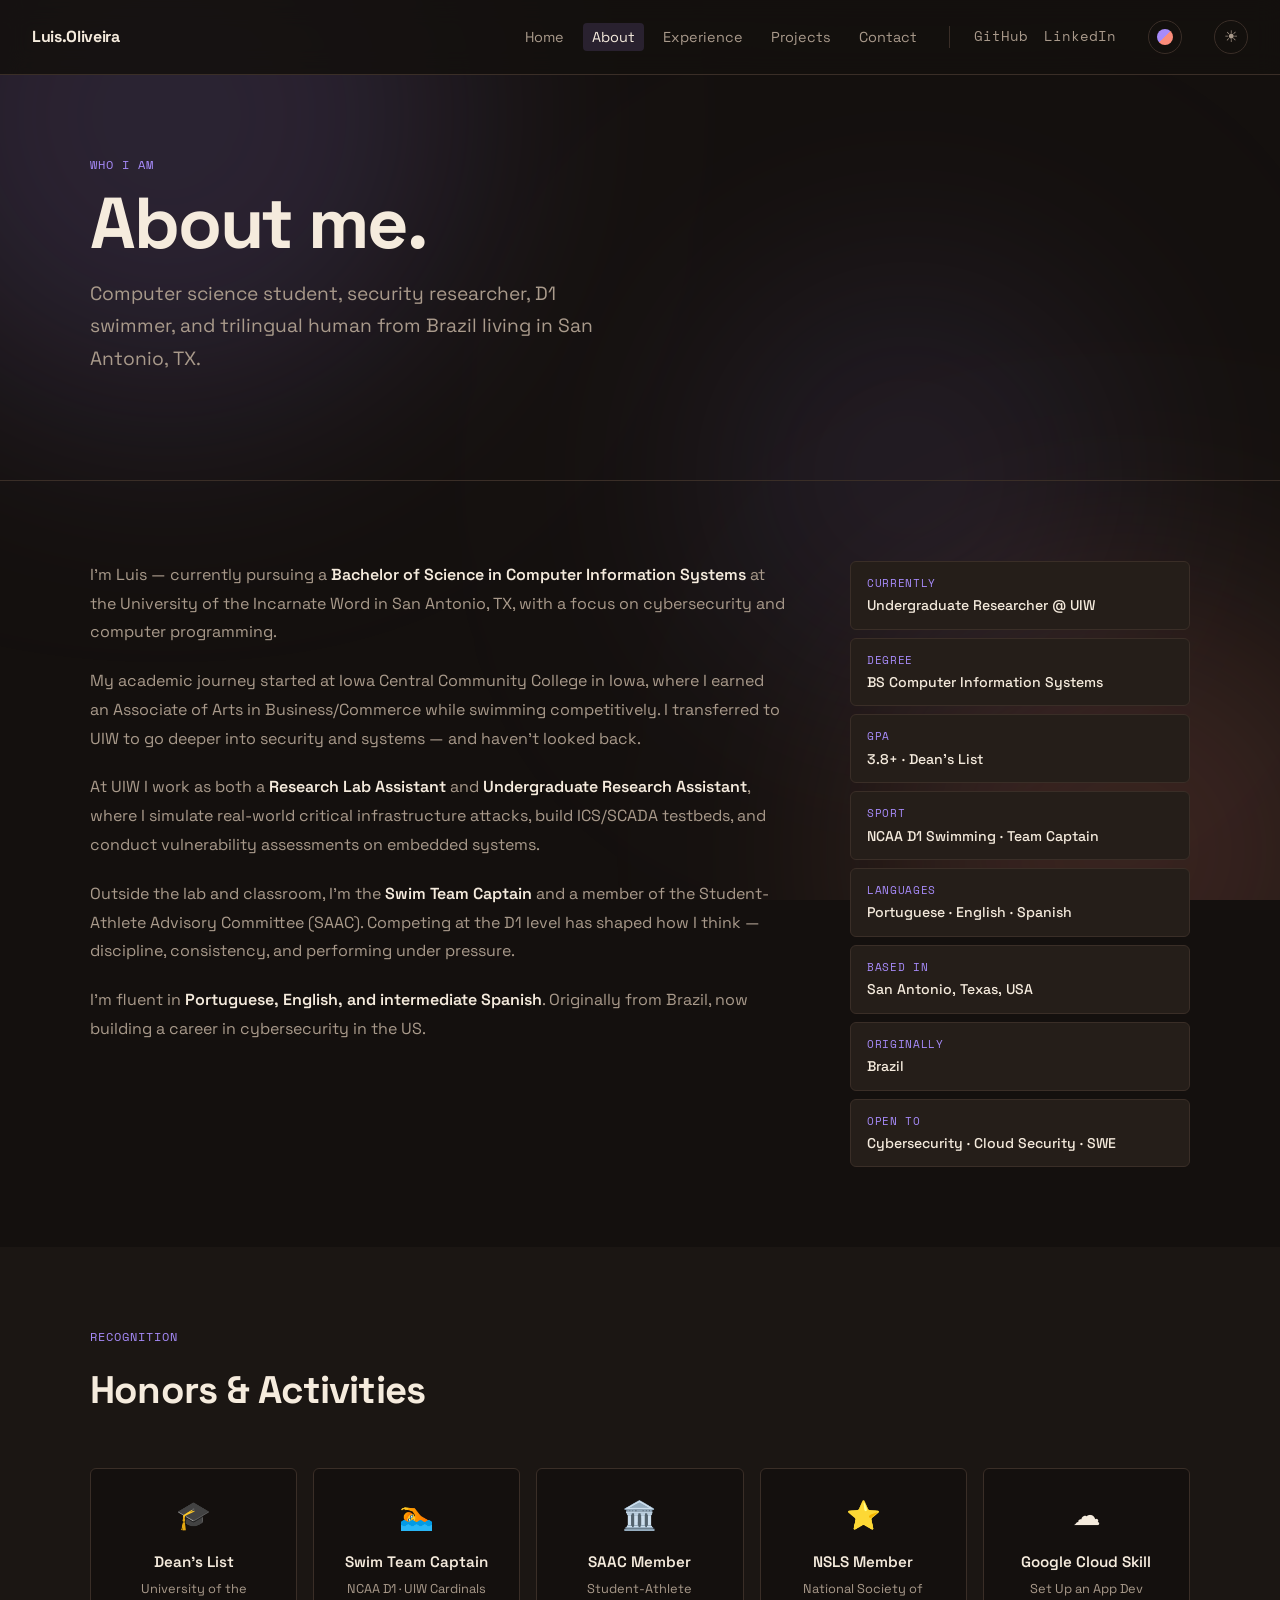
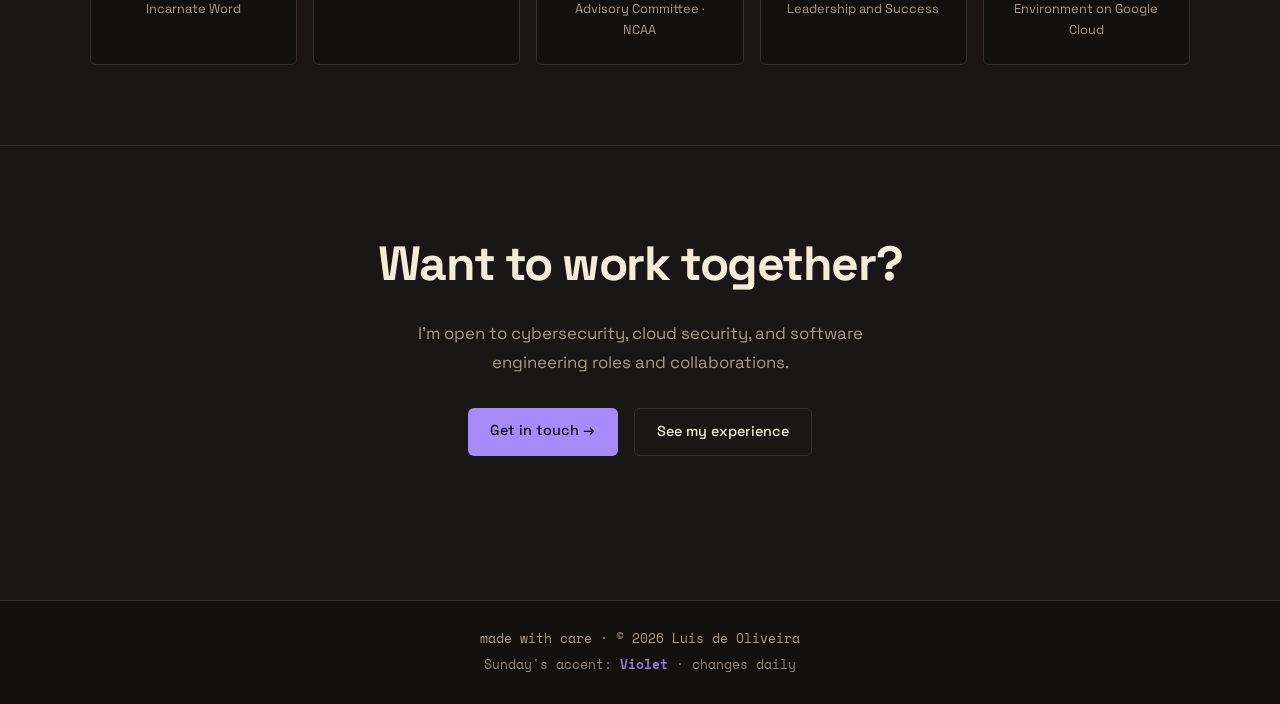
==== pages/about.html @ 3936bf01 "feat: new palette, daily accents, globe, project filters, docs and repo tooling Co-Authored-By: Clau" ====
<!DOCTYPE html>
<html lang="en">
<head>
  <meta charset="UTF-8" />
  <meta name="viewport" content="width=device-width, initial-scale=1.0" />
  <title>Luis de Oliveira — About</title>
  <link rel="preconnect" href="https://fonts.googleapis.com">
  <link rel="preconnect" href="https://fonts.gstatic.com" crossorigin>
  <link href="https://fonts.googleapis.com/css2?family=Space+Grotesk:wght@300;400;500;700&family=Space+Mono:wght@400;700&display=swap" rel="stylesheet">
  <link rel="stylesheet" href="../styles/main.css" />
  <link rel="icon" href="../assets/icons/favicon.ico" sizes="any">
  <link rel="icon" type="image/png" sizes="32x32" href="../assets/icons/favicon-32x32.png">
  <link rel="icon" type="image/png" sizes="16x16" href="../assets/icons/favicon-16x16.png">
  <link rel="apple-touch-icon" href="../assets/icons/apple-touch-icon.png">
  <link rel="icon" type="image/png" sizes="192x192" href="../assets/icons/android-chrome-192x192.png">
</head>
<body>

  <nav class="nav" data-nav></nav>

  <!-- Page Hero -->
  <section class="page-hero">
    <div class="page-hero__inner">
      <p class="section__eyebrow">Who I am</p>
      <h1>About me.</h1>
      <p class="hero__sub">Computer science student, security researcher, D1 swimmer, and trilingual human from Brazil living in San Antonio, TX.</p>
    </div>
  </section>

  <!-- Bio -->
  <section class="section">
    <div class="section__inner section__inner--two-col">
      <div class="about__text">
        <p>I'm Luis — currently pursuing a <strong>Bachelor of Science in Computer Information Systems</strong> at the University of the Incarnate Word in San Antonio, TX, with a focus on cybersecurity and computer programming.</p>
        <p>My academic journey started at Iowa Central Community College in Iowa, where I earned an Associate of Arts in Business/Commerce while swimming competitively. I transferred to UIW to go deeper into security and systems — and haven't looked back.</p>
        <p>At UIW I work as both a <strong>Research Lab Assistant</strong> and <strong>Undergraduate Research Assistant</strong>, where I simulate real-world critical infrastructure attacks, build ICS/SCADA testbeds, and conduct vulnerability assessments on embedded systems.</p>
        <p>Outside the lab and classroom, I'm the <strong>Swim Team Captain</strong> and a member of the Student-Athlete Advisory Committee (SAAC). Competing at the D1 level has shaped how I think — discipline, consistency, and performing under pressure.</p>
        <p>I'm fluent in <strong>Portuguese, English, and intermediate Spanish</strong>. Originally from Brazil, now building a career in cybersecurity in the US.</p>
      </div>
      <div class="about__facts">
        <div class="fact__card">
          <span class="fact__label">Currently</span>
          <span class="fact__value">Undergraduate Researcher @ UIW</span>
        </div>
        <div class="fact__card">
          <span class="fact__label">Degree</span>
          <span class="fact__value">BS Computer Information Systems</span>
        </div>
        <div class="fact__card">
          <span class="fact__label">GPA</span>
          <span class="fact__value">3.8+ · Dean's List</span>
        </div>
        <div class="fact__card">
          <span class="fact__label">Sport</span>
          <span class="fact__value">NCAA D1 Swimming · Team Captain</span>
        </div>
        <div class="fact__card">
          <span class="fact__label">Languages</span>
          <span class="fact__value">Portuguese · English · Spanish</span>
        </div>
        <div class="fact__card">
          <span class="fact__label">Based in</span>
          <span class="fact__value">San Antonio, Texas, USA</span>
        </div>
        <div class="fact__card">
          <span class="fact__label">Originally</span>
          <span class="fact__value">Brazil</span>
        </div>
        <div class="fact__card">
          <span class="fact__label">Open to</span>
          <span class="fact__value">Cybersecurity · Cloud Security · SWE</span>
        </div>
      </div>
    </div>
  </section>

  <!-- Honors -->
  <section class="section section--alt">
    <div class="section__inner">
      <p class="section__eyebrow">Recognition</p>
      <h2 class="section__title">Honors & Activities</h2>
      <div class="honors__grid">
        <div class="honor__item">
          <span class="honor__icon">🎓</span>
          <h4>Dean's List</h4>
          <p>University of the Incarnate Word</p>
        </div>
        <div class="honor__item">
          <span class="honor__icon">🏊</span>
          <h4>Swim Team Captain</h4>
          <p>NCAA D1 · UIW Cardinals</p>
        </div>
        <div class="honor__item">
          <span class="honor__icon">🏛️</span>
          <h4>SAAC Member</h4>
          <p>Student-Athlete Advisory Committee · NCAA</p>
        </div>
        <div class="honor__item">
          <span class="honor__icon">⭐</span>
          <h4>NSLS Member</h4>
          <p>National Society of Leadership and Success</p>
        </div>
        <div class="honor__item">
          <span class="honor__icon">☁️</span>
          <h4>Google Cloud Skill</h4>
          <p>Set Up an App Dev Environment on Google Cloud</p>
        </div>
      </div>
    </div>
  </section>

  <!-- CTA -->
  <section class="section section--cta">
    <div class="section__inner section__inner--center">
      <h2>Want to work together?</h2>
      <p>I'm open to cybersecurity, cloud security, and software engineering roles and collaborations.</p>
      <div class="hero__cta">
        <a href="contact.html" class="btn btn--primary">Get in touch →</a>
        <a href="experience.html" class="btn btn--ghost">See my experience</a>
      </div>
    </div>
  </section>

  <footer class="footer" data-footer></footer>

  <script src="../js/partials.js"></script>
  <script>
    renderNav('../', 'pages/about.html');
    renderFooter();
  </script>
  <script src="../js/main.js"></script>
</body>
</html>
---- styles/main.css ----
/* =====================
   CSS Custom Properties
   ===================== */
:root {
  /* Warm "brick & cream" palette — pulled from the brick, cream and navy
     tones in Luis's own photos. Dark is the default; [data-theme="light"]
     below flips to a cream/brick version (toggle lives in the nav). */
  color-scheme: dark;
  --bg:        #14100E;
  --bg-alt:    #1B1613;
  --surface:   #251E19;
  --border:    #3A2E27;
  --text:      #F5EBDD;
  --muted:     #A99A8B;
  --accent:    #E8744F;   /* terracotta / brick */
  --accent2:   #F0B54A;   /* warm amber */
  --accent-hover: #F28E6D;
  --on-accent: #14100E;
  --nav-bg:    rgba(20, 16, 14, 0.88);
  --blob-blend: screen;
  --blob-opacity: 1;
  --font-main: 'Space Grotesk', system-ui, sans-serif;
  --font-mono: 'Space Mono', monospace;
  --max:       1100px;
  --radius:    6px;
}
:root[data-theme="light"] {
  color-scheme: light;
  --bg:        #FBF5EC;
  --bg-alt:    #F3E8D8;
  --surface:   #FFFFFF;
  --border:    #E3D3BD;
  --text:      #2A1F18;
  --muted:     #6B5B4E;
  --accent:    #B8461F;
  --accent2:   #96600A;
  --accent-hover: #CF5A30;
  --on-accent: #FFFFFF;
  --nav-bg:    rgba(251, 245, 236, 0.9);
  --blob-blend: multiply;
  --blob-opacity: 0.55;
}

/* =====================
   Reset & Base
   ===================== */
*, *::before, *::after { box-sizing: border-box; margin: 0; padding: 0; }
html { scroll-behavior: smooth; }
body {
  background: var(--bg);
  color: var(--text);
  font-family: var(--font-main);
  line-height: 1.6;
  font-size: 1rem;
}
a { color: inherit; text-decoration: none; }
img { display: block; max-width: 100%; }

/* =====================
   Ambient Background (site-wide, vanilla adaptation of React Bits'
   Aurora/Silk backgrounds — see design/motion-design-decisions.md).
   Injected once per page by initAmbientBackground() in js/partials.js,
   so every page gets it with no per-page HTML changes. Fixed + z-index:-1
   so it sits behind the body background and any section that sets its
   own opaque background, but shows through the transparent gaps (hero,
   section padding) — that's what turns the flat --bg into something
   that feels alive without competing with the content.
   ===================== */
.ambient-bg {
  position: fixed;
  inset: 0;
  overflow: hidden;
  z-index: -1;
  pointer-events: none;
}
.ambient-bg__blob {
  position: absolute;
  border-radius: 50%;
  filter: blur(110px);
  opacity: calc(0.16 * var(--blob-opacity));
  mix-blend-mode: var(--blob-blend);
  will-change: transform;
}
.ambient-bg__blob--a {
  width: 46vmax;
  height: 46vmax;
  top: -14vmax;
  left: -10vmax;
  background: var(--accent);
  animation: ambientDriftA 34s ease-in-out infinite alternate;
}
.ambient-bg__blob--b {
  width: 40vmax;
  height: 40vmax;
  bottom: -16vmax;
  right: -8vmax;
  background: var(--accent2);
  animation: ambientDriftB 40s ease-in-out infinite alternate;
}
.ambient-bg__blob--c {
  width: 32vmax;
  height: 32vmax;
  top: 30vh;
  left: 55vw;
  background: var(--accent);
  opacity: calc(0.1 * var(--blob-opacity));
  animation: ambientDriftC 46s ease-in-out infinite alternate;
}
@keyframes ambientDriftA {
  0%   { transform: translate(0, 0) scale(1); }
  100% { transform: translate(6vmax, 8vmax) scale(1.12); }
}
@keyframes ambientDriftB {
  0%   { transform: translate(0, 0) scale(1); }
  100% { transform: translate(-7vmax, -5vmax) scale(1.08); }
}
@keyframes ambientDriftC {
  0%   { transform: translate(0, 0) scale(1); }
  100% { transform: translate(-5vmax, 6vmax) scale(0.92); }
}
@media (prefers-reduced-motion: reduce) {
  .ambient-bg__blob { animation: none; }
}

/* =====================
   Navigation
   ===================== */
.nav {
  display: flex;
  align-items: center;
  gap: 2rem;
  padding: 1.25rem 2rem;
  border-bottom: 1px solid var(--border);
  position: sticky;
  top: 0;
  background: var(--nav-bg);
  backdrop-filter: blur(12px);
  z-index: 100;
}
.nav__logo {
  font-weight: 700;
  font-size: 1rem;
  letter-spacing: -0.02em;
  margin-right: auto;
  color: var(--text);
}
.nav__links {
  list-style: none;
  display: flex;
  gap: 1.75rem;
}
.nav__links a {
  color: var(--muted);
  font-size: 0.9rem;
  transition: color 0.15s;
}
.nav__links a:hover,
.nav__links a.active { color: var(--text); }
.nav__socials {
  display: flex;
  gap: 1rem;
  border-left: 1px solid var(--border);
  padding-left: 1.5rem;
}
.nav__socials a {
  color: var(--muted);
  font-size: 0.85rem;
  font-family: var(--font-mono);
  transition: color 0.15s;
}
.nav__socials a:hover { color: var(--accent); }

/* "Flowing Menu" hover — vanilla adaptation, see design doc.
   The fill sweeps in from the edge the cursor entered (set as
   --flow-origin by initNavFlow() in js/partials.js). */
.nav__links a.nav-flow {
  position: relative;
  overflow: hidden;
  padding: 0.3rem 0.55rem;
  margin: -0.3rem -0.55rem;
  border-radius: 4px;
  isolation: isolate;
}
.nav-flow__fill {
  position: absolute;
  inset: 0;
  background: var(--accent);
  opacity: 0.14;
  border-radius: 4px;
  transform: scaleX(0);
  transform-origin: var(--flow-origin, left);
  transition: transform 0.35s cubic-bezier(0.22, 0.68, 0, 1.01);
  z-index: -1;
}
.nav-flow:hover .nav-flow__fill,
.nav-flow.active .nav-flow__fill {
  transform: scaleX(1);
}
.nav-flow__label { position: relative; z-index: 1; }

/* =====================
   Curved Loop (hero signature — vanilla adaptation, see design doc)
   ===================== */
.curved-loop {
  max-width: var(--max);
  overflow: hidden;
  opacity: 0.8;
  margin-bottom: 1.5rem;
}
.curved-loop__svg {
  width: 100%;
  height: 56px;
  display: block;
}
.curved-loop__text {
  font-family: var(--font-mono);
  font-size: 13px;
  letter-spacing: 0.12em;
  fill: var(--accent);
  text-transform: uppercase;
}

/* =====================
   Hero
   ===================== */
.hero {
  padding: 7rem 2rem 5rem;
  max-width: var(--max);
  margin: 0 auto;
}
.hero__inner {
  display: grid;
  grid-template-columns: 1fr auto;
  gap: 3.5rem;
  align-items: center;
  margin-bottom: 4rem;
}
.hero__portrait {
  position: relative;
  justify-self: end;
}
.hero__portrait-img {
  width: 260px;
  height: 325px;
  object-fit: cover;
  border-radius: var(--radius);
  border: 1px solid var(--border);
}
.hero__portrait .shape-blur {
  width: 340px;
  height: 340px;
  opacity: 0.22;
}
.hero__tag {
  font-family: var(--font-mono);
  font-size: 0.8rem;
  color: var(--accent);
  letter-spacing: 0.05em;
  margin-bottom: 1.5rem;
}
.hero__title {
  font-size: clamp(3rem, 7vw, 5.5rem);
  font-weight: 700;
  line-height: 1.05;
  letter-spacing: -0.03em;
  margin-bottom: 1.5rem;
}
.hero__sub {
  font-size: 1.2rem;
  color: var(--muted);
  max-width: 520px;
  margin-bottom: 2.5rem;
  line-height: 1.7;
}
.hero__cta {
  display: flex;
  gap: 1rem;
  flex-wrap: wrap;
  margin-bottom: 4rem;
}
.hero__text .hero__cta { margin-bottom: 0; }
.hero__stats {
  display: flex;
  gap: 3rem;
  padding-top: 3rem;
  border-top: 1px solid var(--border);
  flex-wrap: wrap;
}
.stat__num {
  display: block;
  font-size: 2rem;
  font-weight: 700;
  font-family: var(--font-mono);
  color: var(--accent2);
  line-height: 1;
  margin-bottom: 0.4rem;
}
.stat__label {
  font-size: 0.8rem;
  color: var(--muted);
  line-height: 1.5;
}

/* =====================
   Buttons
   ===================== */
.btn {
  display: inline-block;
  padding: 0.7rem 1.4rem;
  border-radius: var(--radius);
  font-size: 0.9rem;
  font-weight: 500;
  transition: background 0.15s, border-color 0.15s, transform 0.2s;
  cursor: pointer;
  white-space: nowrap;
}
.btn--primary {
  background: var(--accent);
  color: var(--on-accent);
}
.btn--primary:hover { background: var(--accent-hover); transform: translateY(-2px); }
.btn:active { transform: translateY(0); }
.btn--ghost {
  border: 1px solid var(--border);
  color: var(--text);
}
.btn--ghost:hover {
  border-color: var(--muted);
  background: var(--surface);
}

/* =====================
   Sections
   ===================== */
.section { padding: 5rem 2rem; }
.section--alt { background: var(--bg-alt); }
.section__inner {
  max-width: var(--max);
  margin: 0 auto;
}
.section__inner--center { text-align: center; }
.section__inner--center .hero__cta { justify-content: center; }
.section__eyebrow {
  font-family: var(--font-mono);
  font-size: 0.75rem;
  color: var(--accent);
  letter-spacing: 0.08em;
  margin-bottom: 0.75rem;
  text-transform: uppercase;
}
.section__title {
  font-size: clamp(1.75rem, 3vw, 2.5rem);
  font-weight: 700;
  letter-spacing: -0.02em;
  margin-bottom: 3rem;
}

/* =====================
   Shape Blur (scoped hover accent — vanilla adaptation, see design doc)
   Kept small and behind a single heading/thumbnail at a time, never
   full-viewport. Reuse .shape-blur-wrap + .shape-blur wherever else a
   small accent like this is wanted.
   ===================== */
.shape-blur-wrap {
  position: relative;
  display: inline-block;
}
.shape-blur {
  position: absolute;
  top: 50%;
  left: 50%;
  width: 260px;
  height: 140px;
  transform: translate(-50%, -50%);
  background: radial-gradient(circle, var(--accent) 0%, var(--accent2) 45%, transparent 72%);
  filter: blur(46px);
  opacity: 0;
  transition: opacity 0.5s ease;
  z-index: -1;
  pointer-events: none;
}
.shape-blur-wrap:hover .shape-blur { opacity: 0.3; }

/* =====================
   Currently Grid
   ===================== */
.current__grid {
  display: grid;
  grid-template-columns: repeat(auto-fill, minmax(280px, 1fr));
  gap: 1px;
  background: var(--border);
  border: 1px solid var(--border);
  border-radius: var(--radius);
  overflow: hidden;
}
.current__item {
  background: var(--bg);
  padding: 1.75rem;
}
.current__item--active { background: var(--surface); }
.current__status {
  font-family: var(--font-mono);
  font-size: 0.7rem;
  color: var(--accent2);
  text-transform: uppercase;
  letter-spacing: 0.08em;
  display: block;
  margin-bottom: 0.75rem;
}
.current__item h3 {
  font-size: 1.1rem;
  font-weight: 600;
  margin-bottom: 0.6rem;
  letter-spacing: -0.01em;
}
.current__item p {
  font-size: 0.88rem;
  color: var(--muted);
  line-height: 1.65;
  margin-bottom: 1rem;
}
.current__tags {
  display: flex;
  flex-wrap: wrap;
  gap: 0.4rem;
}
.current__tags span {
  font-size: 0.72rem;
  font-family: var(--font-mono);
  background: var(--bg-alt);
  border: 1px solid var(--border);
  padding: 0.2rem 0.5rem;
  border-radius: 3px;
  color: var(--muted);
}

/* =====================
   Projects Grid
   ===================== */
.projects__grid {
  display: grid;
  grid-template-columns: 1fr 1fr;
  gap: 1rem;
  margin-bottom: 2rem;
}
.project__card {
  background: var(--surface);
  border: 1px solid var(--border);
  border-radius: var(--radius);
  padding: 1.75rem;
  transition: border-color 0.15s;
}
.project__card:hover { border-color: var(--muted); }
.project__card--featured {
  grid-column: 1 / -1;
  background: var(--bg);
  border-color: var(--accent);
}
.project__header {
  display: flex;
  justify-content: space-between;
  align-items: flex-start;
  margin-bottom: 0.75rem;
}
.project__type {
  font-family: var(--font-mono);
  font-size: 0.72rem;
  color: var(--accent);
  letter-spacing: 0.04em;
}
.project__link {
  font-size: 0.82rem;
  color: var(--muted);
  transition: color 0.15s;
}
.project__link:hover { color: var(--accent); }
.project__card h3 {
  font-size: 1.2rem;
  font-weight: 600;
  letter-spacing: -0.01em;
  margin-bottom: 0.6rem;
}
.project__card p {
  font-size: 0.88rem;
  color: var(--muted);
  line-height: 1.65;
  margin-bottom: 1.25rem;
}
.project__stack {
  display: flex;
  flex-wrap: wrap;
  gap: 0.4rem;
}
.project__stack span {
  font-size: 0.72rem;
  font-family: var(--font-mono);
  background: var(--bg-alt);
  border: 1px solid var(--border);
  padding: 0.2rem 0.6rem;
  border-radius: 3px;
  color: var(--muted);
}
.projects__footer { text-align: center; }

/* =====================
   Skills Grid
   ===================== */
.skills__grid {
  display: grid;
  grid-template-columns: repeat(auto-fill, minmax(220px, 1fr));
  gap: 2rem;
}
.skill__group h4 {
  font-size: 0.78rem;
  font-family: var(--font-mono);
  color: var(--accent2);
  text-transform: uppercase;
  letter-spacing: 0.08em;
  margin-bottom: 0.6rem;
}
.skill__group p {
  font-size: 0.9rem;
  color: var(--muted);
  line-height: 1.7;
}

/* =====================
   CTA Section
   ===================== */
.section--cta {
  background: var(--bg-alt);
  border-top: 1px solid var(--border);
}
.section--cta h2 {
  font-size: clamp(2rem, 4vw, 3rem);
  font-weight: 700;
  letter-spacing: -0.03em;
  margin-bottom: 1rem;
}
.section--cta p {
  color: var(--muted);
  font-size: 1.05rem;
  max-width: 480px;
  margin: 0 auto 2rem;
  line-height: 1.7;
}

/* =====================
   Footer
   ===================== */
.footer {
  text-align: center;
  padding: 1.75rem;
  color: var(--muted);
  font-size: 0.8rem;
  font-family: var(--font-mono);
  border-top: 1px solid var(--border);
}

/* =====================
   Responsive
   ===================== */
@media (max-width: 768px) {
  .nav__socials { display: none; }
  .nav__links { gap: 1rem; }
  .projects__grid { grid-template-columns: 1fr; }
  .project__card--featured { grid-column: 1; }
  .hero__stats { gap: 2rem; }
  .curved-loop__svg { height: 42px; }
  .curved-loop__text { font-size: 10px; }
  .hero__inner { grid-template-columns: 1fr; gap: 2rem; }
  .hero__portrait { justify-self: start; order: -1; }
  .hero__portrait-img { width: 160px; height: 200px; }
  .hero__portrait .shape-blur { width: 220px; height: 220px; }
}

/* =====================
   Page Hero
   ===================== */
.page-hero {
  border-bottom: 1px solid var(--border);
  padding: 5rem 2rem 4rem;
}
.page-hero__inner {
  max-width: var(--max);
  margin: 0 auto;
}
.page-hero h1 {
  font-size: clamp(2.5rem, 6vw, 4.5rem);
  font-weight: 700;
  letter-spacing: -0.03em;
  margin-bottom: 1rem;
  line-height: 1.05;
}

/* =====================
   Two Column Layout
   ===================== */
.section__inner--two-col {
  display: grid;
  grid-template-columns: 1fr 340px;
  gap: 4rem;
  align-items: start;
}
.about__text p {
  color: var(--muted);
  line-height: 1.8;
  margin-bottom: 1.25rem;
  font-size: 1rem;
}
.about__text strong { color: var(--text); font-weight: 600; }
.about__facts { display: flex; flex-direction: column; gap: 0.5rem; }
.fact__card {
  background: var(--surface);
  border: 1px solid var(--border);
  border-radius: var(--radius);
  padding: 0.75rem 1rem;
  display: flex;
  flex-direction: column;
  gap: 0.15rem;
}
.fact__label {
  font-family: var(--font-mono);
  font-size: 0.7rem;
  color: var(--accent);
  text-transform: uppercase;
  letter-spacing: 0.06em;
}
.fact__value { font-size: 0.88rem; color: var(--text); font-weight: 500; }

/* =====================
   Honors Grid
   ===================== */
.honors__grid {
  display: grid;
  grid-template-columns: repeat(auto-fill, minmax(200px, 1fr));
  gap: 1rem;
}
.honor__item {
  background: var(--bg);
  border: 1px solid var(--border);
  border-radius: var(--radius);
  padding: 1.5rem;
  text-align: center;
}
.honor__icon { font-size: 1.75rem; display: block; margin-bottom: 0.75rem; }
.honor__item h4 { font-size: 0.95rem; font-weight: 600; margin-bottom: 0.3rem; }
.honor__item p { font-size: 0.8rem; color: var(--muted); }

/* =====================
   Timeline
   ===================== */
.timeline { display: flex; flex-direction: column; gap: 0; }
.timeline__item {
  border-left: 1px solid var(--border);
  padding: 0 0 3rem 2rem;
  position: relative;
}
.timeline__item::before {
  content: '';
  width: 8px;
  height: 8px;
  background: var(--accent);
  border-radius: 50%;
  position: absolute;
  left: -4.5px;
  top: 6px;
}
.timeline__item:last-child { border-left-color: transparent; }
.timeline__meta {
  display: flex;
  justify-content: space-between;
  align-items: center;
  margin-bottom: 0.4rem;
  flex-wrap: wrap;
  gap: 0.5rem;
}
.timeline__org {
  font-family: var(--font-mono);
  font-size: 0.78rem;
  color: var(--accent2);
  font-weight: 600;
}
.timeline__date {
  font-family: var(--font-mono);
  font-size: 0.75rem;
  color: var(--muted);
}
.timeline__role {
  font-size: 1.1rem;
  font-weight: 600;
  letter-spacing: -0.01em;
  margin-bottom: 0.25rem;
  display: flex;
  align-items: center;
  gap: 0.5rem;
  flex-wrap: wrap;
}
.timeline__badge {
  font-family: var(--font-mono);
  font-size: 0.68rem;
  background: var(--surface);
  border: 1px solid var(--border);
  color: var(--muted);
  padding: 0.15rem 0.5rem;
  border-radius: 3px;
  font-weight: 400;
}
.timeline__location {
  font-size: 0.82rem;
  color: var(--muted);
  margin-bottom: 0.75rem;
}
.timeline__bullets {
  list-style: none;
  padding: 0;
  margin-bottom: 1rem;
}
.timeline__bullets li {
  font-size: 0.9rem;
  color: var(--muted);
  line-height: 1.65;
  padding-left: 1rem;
  position: relative;
  margin-bottom: 0.3rem;
}
.timeline__bullets li::before {
  content: '–';
  position: absolute;
  left: 0;
  color: var(--accent);
}
.timeline__tags {
  display: flex;
  flex-wrap: wrap;
  gap: 0.4rem;
}
.timeline__tags span {
  font-size: 0.72rem;
  font-family: var(--font-mono);
  background: var(--bg-alt);
  border: 1px solid var(--border);
  padding: 0.2rem 0.6rem;
  border-radius: 3px;
  color: var(--muted);
}

/* =====================
   Projects Full List
   ===================== */
.projects__list { display: flex; flex-direction: column; gap: 1.5rem; margin-bottom: 1rem; }
.project__full {
  background: var(--surface);
  border: 1px solid var(--accent);
  border-radius: var(--radius);
  padding: 2rem;
}
.project__full-header {
  display: flex;
  justify-content: space-between;
  align-items: flex-start;
  margin-bottom: 1rem;
  gap: 1rem;
}
.project__full-header h3 {
  font-size: 1.3rem;
  font-weight: 600;
  letter-spacing: -0.02em;
  margin-top: 0.3rem;
}
.project__year {
  font-family: var(--font-mono);
  font-size: 0.78rem;
  color: var(--muted);
  white-space: nowrap;
}
.project__full p {
  font-size: 0.92rem;
  color: var(--muted);
  line-height: 1.7;
  margin-bottom: 1.25rem;
}
.project__full-footer {
  display: flex;
  justify-content: space-between;
  align-items: flex-end;
  flex-wrap: wrap;
  gap: 1rem;
}
.project__role {
  font-family: var(--font-mono);
  font-size: 0.75rem;
  color: var(--accent2);
}
.projects__grid--full {
  display: grid;
  grid-template-columns: repeat(auto-fill, minmax(280px, 1fr));
  gap: 1rem;
}

/* =====================
   Responsive additions
   ===================== */
@media (max-width: 768px) {
  .section__inner--two-col { grid-template-columns: 1fr; gap: 2rem; }
  .project__full-header { flex-direction: column; }
  .project__full-footer { flex-direction: column; }
}


/* =====================
   Theme + interactivity (added Oct 2026)
   ===================== */
body { transition: background-color 0.3s, color 0.3s; }

/* Theme toggle (rendered into the nav by partials.js) */
.theme-toggle {
  width: 34px; height: 34px;
  border-radius: 50%;
  border: 1px solid var(--border);
  background: transparent;
  color: var(--muted);
  cursor: pointer;
  display: grid; place-items: center;
  font-size: 1rem; line-height: 1;
  transition: color 0.15s, border-color 0.15s, transform 0.3s;
}
.theme-toggle:hover { color: var(--accent); border-color: var(--accent); transform: rotate(20deg); }
.theme-toggle:focus-visible, .filter-chip:focus-visible, .to-top:focus-visible {
  outline: 2px solid var(--accent); outline-offset: 2px;
}

/* Scroll progress bar */
.scroll-progress {
  position: fixed; top: 0; left: 0; height: 3px; width: 100%;
  background: linear-gradient(90deg, var(--accent), var(--accent2));
  transform: scaleX(0); transform-origin: left;
  z-index: 200; pointer-events: none;
}

/* Scroll reveal — only hidden when JS is running (html.js) */
.js .reveal {
  opacity: 0;
  transform: translateY(22px);
  transition: opacity 0.7s ease, transform 0.7s cubic-bezier(0.22, 0.68, 0, 1);
  transition-delay: var(--reveal-delay, 0ms);
}
.js .reveal.is-visible { opacity: 1; transform: none; }

/* Cursor spotlight on cards (quiet "glare hover" — see design doc) */
.spotlight { position: relative; overflow: hidden; }
.spotlight::before {
  content: '';
  position: absolute; inset: 0;
  background: radial-gradient(320px circle at var(--mx, 50%) var(--my, 50%), color-mix(in srgb, var(--accent) 20%, transparent), transparent 70%);
  opacity: 0; transition: opacity 0.3s;
  pointer-events: none;
}
.spotlight:hover::before { opacity: 1; }
.project__card, .project__full, .fact__card, .honor__item {
  transition: border-color 0.2s, transform 0.25s ease, box-shadow 0.25s ease;
}
.project__card:hover, .project__full:hover, .honor__item:hover {
  transform: translateY(-4px);
  box-shadow: 0 14px 30px -18px color-mix(in srgb, var(--accent) 55%, transparent);
}
.fact__card:hover { border-color: var(--accent); transform: translateX(4px); }

/* Portrait tilt */
.hero__portrait-img { transition: transform 0.2s ease-out; will-change: transform; }

/* Stat + skill hovers */
.stat { transition: transform 0.25s; }
.stat:hover { transform: translateY(-3px); }
.stat:hover .stat__num { color: var(--accent); }
.current__tags span, .project__stack span, .timeline__tags span { transition: color 0.15s, border-color 0.15s; }
.current__tags span:hover, .project__stack span:hover, .timeline__tags span:hover { color: var(--accent); border-color: var(--accent); }

/* Project filter chips */
.filters { display: flex; flex-wrap: wrap; gap: 0.5rem; margin-bottom: 2.5rem; }
.filter-chip {
  font-family: var(--font-mono);
  font-size: 0.78rem;
  padding: 0.4rem 0.9rem;
  border-radius: 999px;
  border: 1px solid var(--border);
  background: transparent;
  color: var(--muted);
  cursor: pointer;
  transition: color 0.15s, border-color 0.15s, background 0.15s;
}
.filter-chip:hover { color: var(--text); border-color: var(--muted); }
.filter-chip[aria-pressed="true"] { background: var(--accent); border-color: var(--accent); color: var(--on-accent); }
.filter-item { transition: opacity 0.3s, transform 0.3s; }
.filter-item.is-hidden, .filter-group.is-hidden { display: none; }
.filter-empty { color: var(--muted); font-family: var(--font-mono); font-size: 0.85rem; display: none; }
.filter-empty.is-shown { display: block; }

/* Back to top */
.to-top {
  position: fixed; right: 1.25rem; bottom: 1.25rem;
  width: 42px; height: 42px; border-radius: 50%;
  border: 1px solid var(--border);
  background: var(--surface); color: var(--text);
  cursor: pointer; font-size: 1.1rem;
  opacity: 0; transform: translateY(12px); pointer-events: none;
  transition: opacity 0.25s, transform 0.25s, border-color 0.15s, color 0.15s;
  z-index: 150;
}
.to-top.is-visible { opacity: 1; transform: none; pointer-events: auto; }
.to-top:hover { border-color: var(--accent); color: var(--accent); }

@media (prefers-reduced-motion: reduce) {
  .js .reveal { opacity: 1; transform: none; transition: none; }
  .project__card:hover, .project__full:hover, .honor__item:hover,
  .fact__card:hover, .stat:hover, .btn--primary:hover { transform: none; }
  html { scroll-behavior: auto; }
}

/* Mobile nav: let the links drop to their own row instead of overflowing */
@media (max-width: 768px) {
  .nav { flex-wrap: wrap; padding: 0.9rem 1rem; gap: 0.6rem 1rem; }
  .nav__links { order: 3; width: 100%; justify-content: space-between; gap: 0.5rem; }
  .nav__links a { font-size: 0.85rem; }
}


/* =====================
   Daily accent (one pair per weekday — see js/partials.js).
   Only the accent colors rotate; the warm base stays fixed so the site
   always feels like the same site. Every pair is checked for >= 4.5:1
   contrast on --bg, --surface and --bg-alt in BOTH themes.
   Saturday (brick + amber) is the original palette.
   ===================== */
:root[data-accent="sun"] { --accent: #A78BFA; --accent2: #FB8C7A; --accent-hover: #BDA8FC; } /* Violet · dark */
:root[data-theme="light"][data-accent="sun"] { --accent: #6D45D9; --accent2: #B5432F; --accent-hover: #5B33C2; } /* Violet · light */
:root[data-accent="mon"] { --accent: #2DD4BF; --accent2: #F5C451; --accent-hover: #5FE3D0; } /* Teal · dark */
:root[data-theme="light"][data-accent="mon"] { --accent: #0D6B63; --accent2: #8A5A00; --accent-hover: #095A53; } /* Teal · light */
:root[data-accent="tue"] { --accent: #F4719A; --accent2: #F2C879; --accent-hover: #F78FB0; } /* Rose · dark */
:root[data-theme="light"][data-accent="tue"] { --accent: #BE2F63; --accent2: #8C5A12; --accent-hover: #A3234F; } /* Rose · light */
:root[data-accent="wed"] { --accent: #6FCF97; --accent2: #E9D56B; --accent-hover: #8EDDAE; } /* Green · dark */
:root[data-theme="light"][data-accent="wed"] { --accent: #2A6F44; --accent2: #6F6500; --accent-hover: #215C37; } /* Green · light */
:root[data-accent="thu"] { --accent: #FB923C; --accent2: #7DD3FC; --accent-hover: #FCA76B; } /* Orange · dark */
:root[data-theme="light"][data-accent="thu"] { --accent: #A8480A; --accent2: #1F63A8; --accent-hover: #8F3A05; } /* Orange · light */
:root[data-accent="fri"] { --accent: #818CF8; --accent2: #FDBA74; --accent-hover: #9AA3FA; } /* Indigo · dark */
:root[data-theme="light"][data-accent="fri"] { --accent: #4B4FC7; --accent2: #9A4E0C; --accent-hover: #3B3EAE; } /* Indigo · light */
:root[data-accent="sat"] { --accent: #E8744F; --accent2: #F0B54A; --accent-hover: #F28E6D; } /* Brick · dark */
:root[data-theme="light"][data-accent="sat"] { --accent: #A83F1A; --accent2: #8C5A08; --accent-hover: #8F3314; } /* Brick · light */

/* Accent picker (nav) */
.accent-picker { position: relative; }
.accent-btn {
  width: 34px; height: 34px; border-radius: 50%;
  border: 1px solid var(--border); background: transparent; cursor: pointer;
  display: grid; place-items: center; padding: 0;
  transition: border-color 0.15s, transform 0.2s;
}
.accent-btn::after {
  content: ''; width: 16px; height: 16px; border-radius: 50%;
  background: linear-gradient(135deg, var(--accent) 50%, var(--accent2) 50%);
}
.accent-btn:hover, .accent-btn[aria-expanded="true"] { border-color: var(--accent); transform: scale(1.06); }
.accent-btn:focus-visible, .accent-dot:focus-visible, .accent-reset:focus-visible { outline: 2px solid var(--accent); outline-offset: 2px; }
.accent-pop {
  position: absolute; right: 0; top: calc(100% + 10px);
  background: var(--surface); border: 1px solid var(--border); border-radius: 10px;
  padding: 0.75rem; width: max-content; max-width: 240px;
  box-shadow: 0 16px 36px -16px rgba(0,0,0,0.5);
  z-index: 300;
}
.accent-pop[hidden] { display: none; }
.accent-pop__title { font-family: var(--font-mono); font-size: 0.68rem; color: var(--muted); text-transform: uppercase; letter-spacing: 0.08em; margin-bottom: 0.6rem; }
.accent-dots { display: flex; gap: 0.5rem; margin-bottom: 0.7rem; }
.accent-dot {
  width: 24px; height: 24px; border-radius: 50%; padding: 0; cursor: pointer;
  border: 2px solid transparent; box-shadow: inset 0 0 0 2px var(--surface);
  transition: transform 0.15s;
}
.accent-dot:hover { transform: scale(1.18); }
.accent-dot[aria-pressed="true"] { border-color: var(--text); }
.accent-reset {
  font-family: var(--font-mono); font-size: 0.72rem; color: var(--accent);
  background: none; border: none; cursor: pointer; padding: 0;
}
.accent-reset:hover { text-decoration: underline; }
.accent-name { font-size: 0.8rem; color: var(--text); margin-bottom: 0.5rem; }
.footer__accent { margin-top: 0.4rem; opacity: 0.85; }
.footer__accent b { color: var(--accent); font-weight: 700; }


/* =====================
   Globe section (js/globe.js)
   ===================== */
.globe-section {
  display: grid;
  grid-template-columns: 1fr 1.1fr;
  gap: 3rem;
  align-items: center;
}
.globe-section .section__title { margin-bottom: 1.25rem; }
.globe-section__lead { color: var(--muted); max-width: 440px; line-height: 1.7; margin-bottom: 1.5rem; }
.globe-section__buttons { display: flex; gap: 0.5rem; margin-bottom: 1.5rem; flex-wrap: wrap; }
.globe-card {
  border: 1px dashed var(--accent);
  border-radius: var(--radius);
  padding: 0.9rem 1.1rem;
  max-width: 360px;
  display: flex; flex-direction: column; gap: 0.2rem;
  min-height: 4.2rem;
}
.globe-card strong { color: var(--accent); font-size: 0.95rem; }
.globe-card span { color: var(--muted); font-size: 0.85rem; line-height: 1.5; }
.globe-section__canvas canvas {
  display: block;
  width: 100%;
  aspect-ratio: 1;
  max-width: 540px;
  margin-left: auto;
}
@media (max-width: 768px) {
  .globe-section { grid-template-columns: 1fr; gap: 1.5rem; }
  .globe-section__canvas canvas { margin: 0 auto; }
}
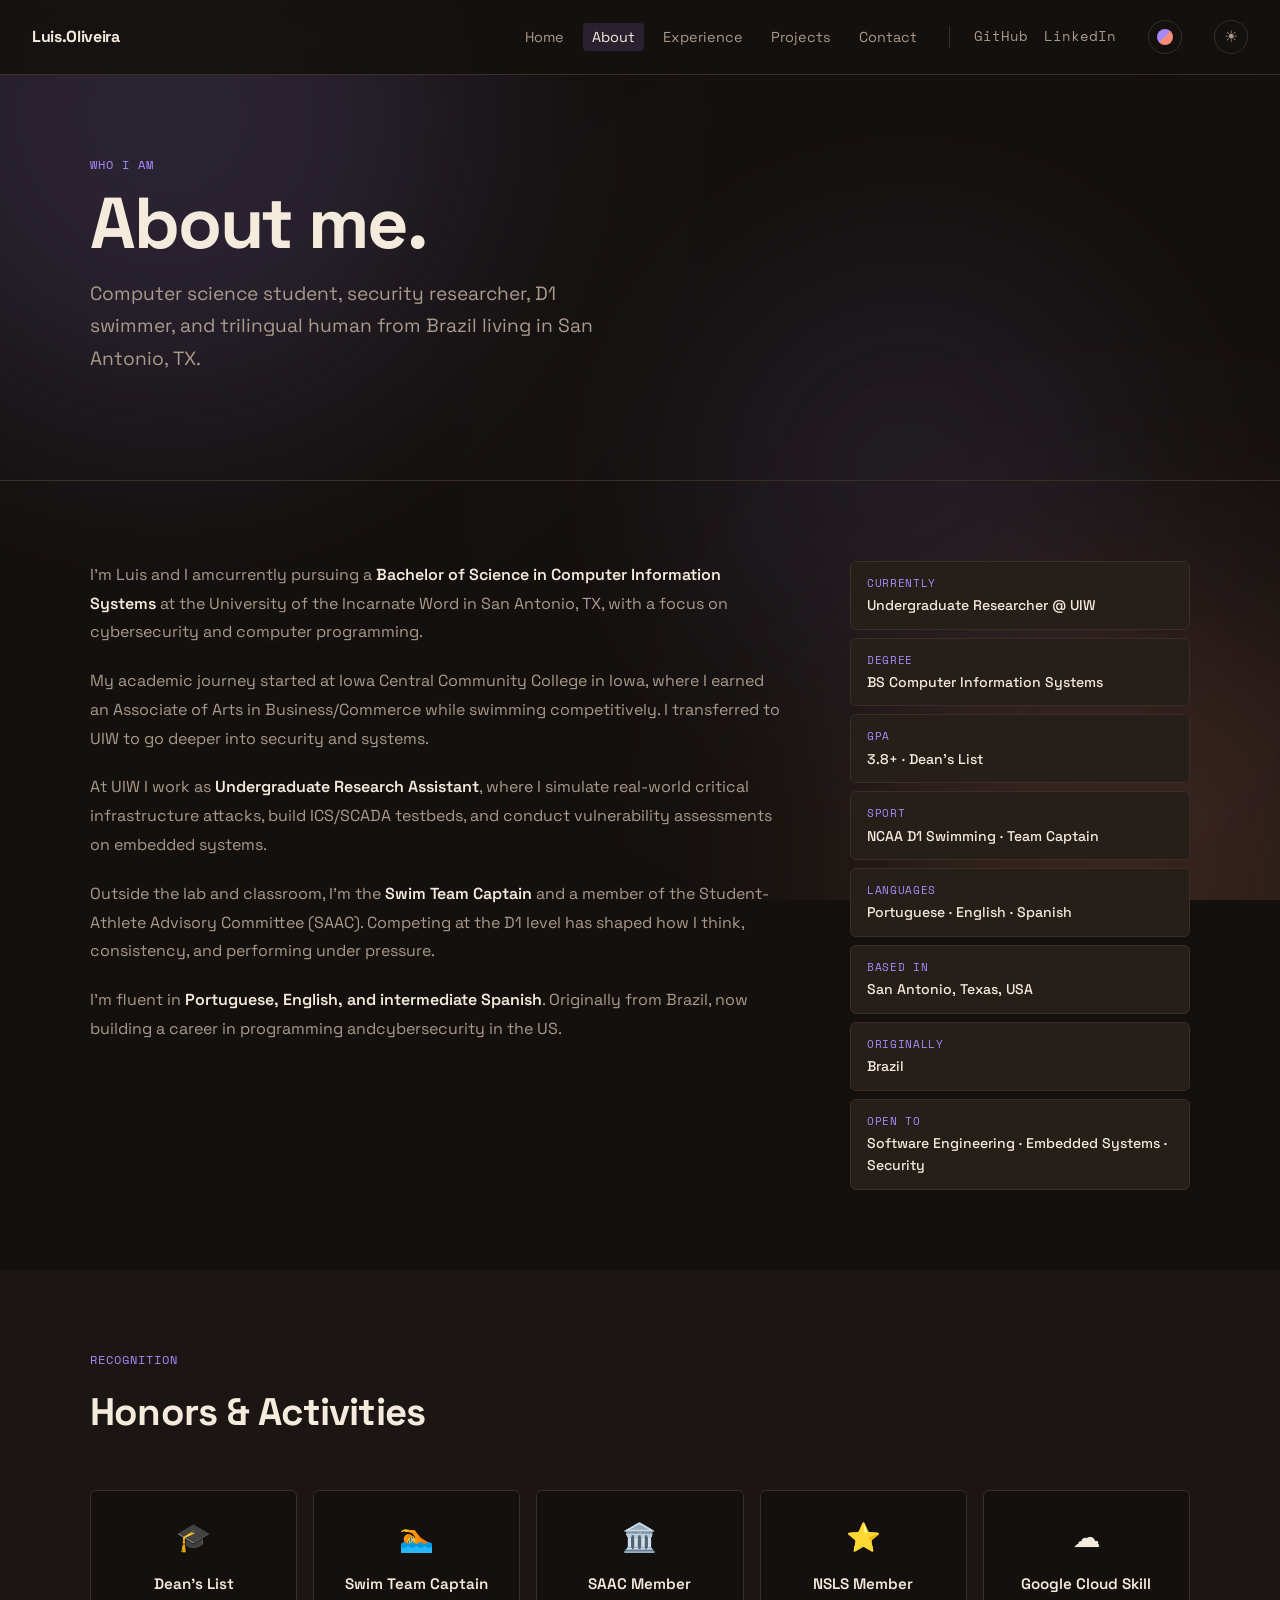
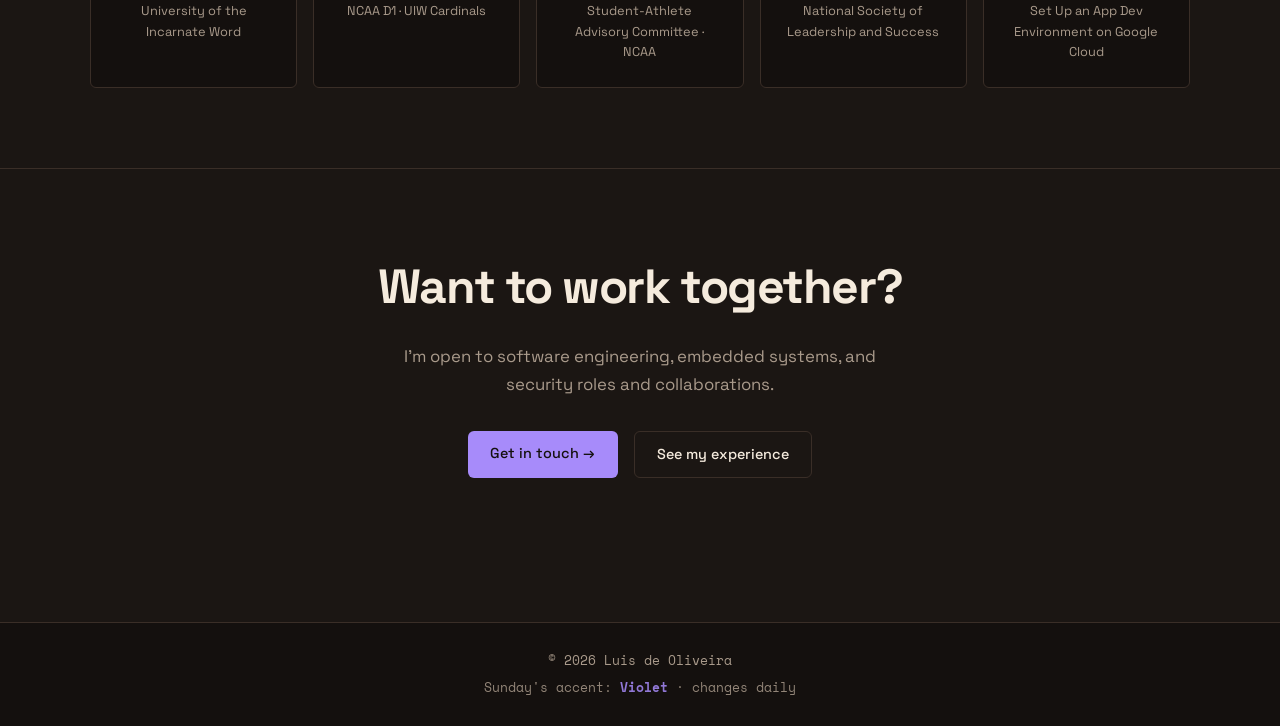
==== commit b0290698: "Site content cleanup" ====
--- a/pages/about.html
+++ b/pages/about.html
@@ -31,11 +31,11 @@
   <section class="section">
     <div class="section__inner section__inner--two-col">
       <div class="about__text">
-        <p>I'm Luis — currently pursuing a <strong>Bachelor of Science in Computer Information Systems</strong> at the University of the Incarnate Word in San Antonio, TX, with a focus on cybersecurity and computer programming.</p>
-        <p>My academic journey started at Iowa Central Community College in Iowa, where I earned an Associate of Arts in Business/Commerce while swimming competitively. I transferred to UIW to go deeper into security and systems — and haven't looked back.</p>
-        <p>At UIW I work as both a <strong>Research Lab Assistant</strong> and <strong>Undergraduate Research Assistant</strong>, where I simulate real-world critical infrastructure attacks, build ICS/SCADA testbeds, and conduct vulnerability assessments on embedded systems.</p>
-        <p>Outside the lab and classroom, I'm the <strong>Swim Team Captain</strong> and a member of the Student-Athlete Advisory Committee (SAAC). Competing at the D1 level has shaped how I think — discipline, consistency, and performing under pressure.</p>
-        <p>I'm fluent in <strong>Portuguese, English, and intermediate Spanish</strong>. Originally from Brazil, now building a career in cybersecurity in the US.</p>
+        <p>I'm Luis and I amcurrently pursuing a <strong>Bachelor of Science in Computer Information Systems</strong> at the University of the Incarnate Word in San Antonio, TX, with a focus on cybersecurity and computer programming.</p>
+        <p>My academic journey started at Iowa Central Community College in Iowa, where I earned an Associate of Arts in Business/Commerce while swimming competitively. I transferred to UIW to go deeper into security and systems.</p>
+        <p>At UIW I work as <strong>Undergraduate Research Assistant</strong>, where I simulate real-world critical infrastructure attacks, build ICS/SCADA testbeds, and conduct vulnerability assessments on embedded systems.</p>
+        <p>Outside the lab and classroom, I'm the <strong>Swim Team Captain</strong> and a member of the Student-Athlete Advisory Committee (SAAC). Competing at the D1 level has shaped how I think, consistency, and performing under pressure.</p>
+        <p>I'm fluent in <strong>Portuguese, English, and intermediate Spanish</strong>. Originally from Brazil, now building a career in programming andcybersecurity in the US.</p>
       </div>
       <div class="about__facts">
         <div class="fact__card">
@@ -68,7 +68,7 @@
         </div>
         <div class="fact__card">
           <span class="fact__label">Open to</span>
-          <span class="fact__value">Cybersecurity · Cloud Security · SWE</span>
+          <span class="fact__value">Software Engineering · Embedded Systems · Security</span>
         </div>
       </div>
     </div>
@@ -113,7 +113,7 @@
   <section class="section section--cta">
     <div class="section__inner section__inner--center">
       <h2>Want to work together?</h2>
-      <p>I'm open to cybersecurity, cloud security, and software engineering roles and collaborations.</p>
+      <p>I'm open to software engineering, embedded systems, and security roles and collaborations.</p>
       <div class="hero__cta">
         <a href="contact.html" class="btn btn--primary">Get in touch →</a>
         <a href="experience.html" class="btn btn--ghost">See my experience</a>
--- a/styles/main.css
+++ b/styles/main.css
@@ -474,6 +474,12 @@
   transition: color 0.15s;
 }
 .project__link:hover { color: var(--accent); }
+
+/* Visible GitHub button under each personal project */
+.btn--sm { padding: 0.55rem 1.1rem; font-size: 0.85rem; }
+.project__actions { margin-top: 1.25rem; }
+.project__actions .btn { border-color: var(--accent); color: var(--accent); font-weight: 600; }
+.project__actions .btn:hover { background: var(--accent); color: var(--on-accent); border-color: var(--accent); }
 .project__card h3 {
   font-size: 1.2rem;
   font-weight: 600;
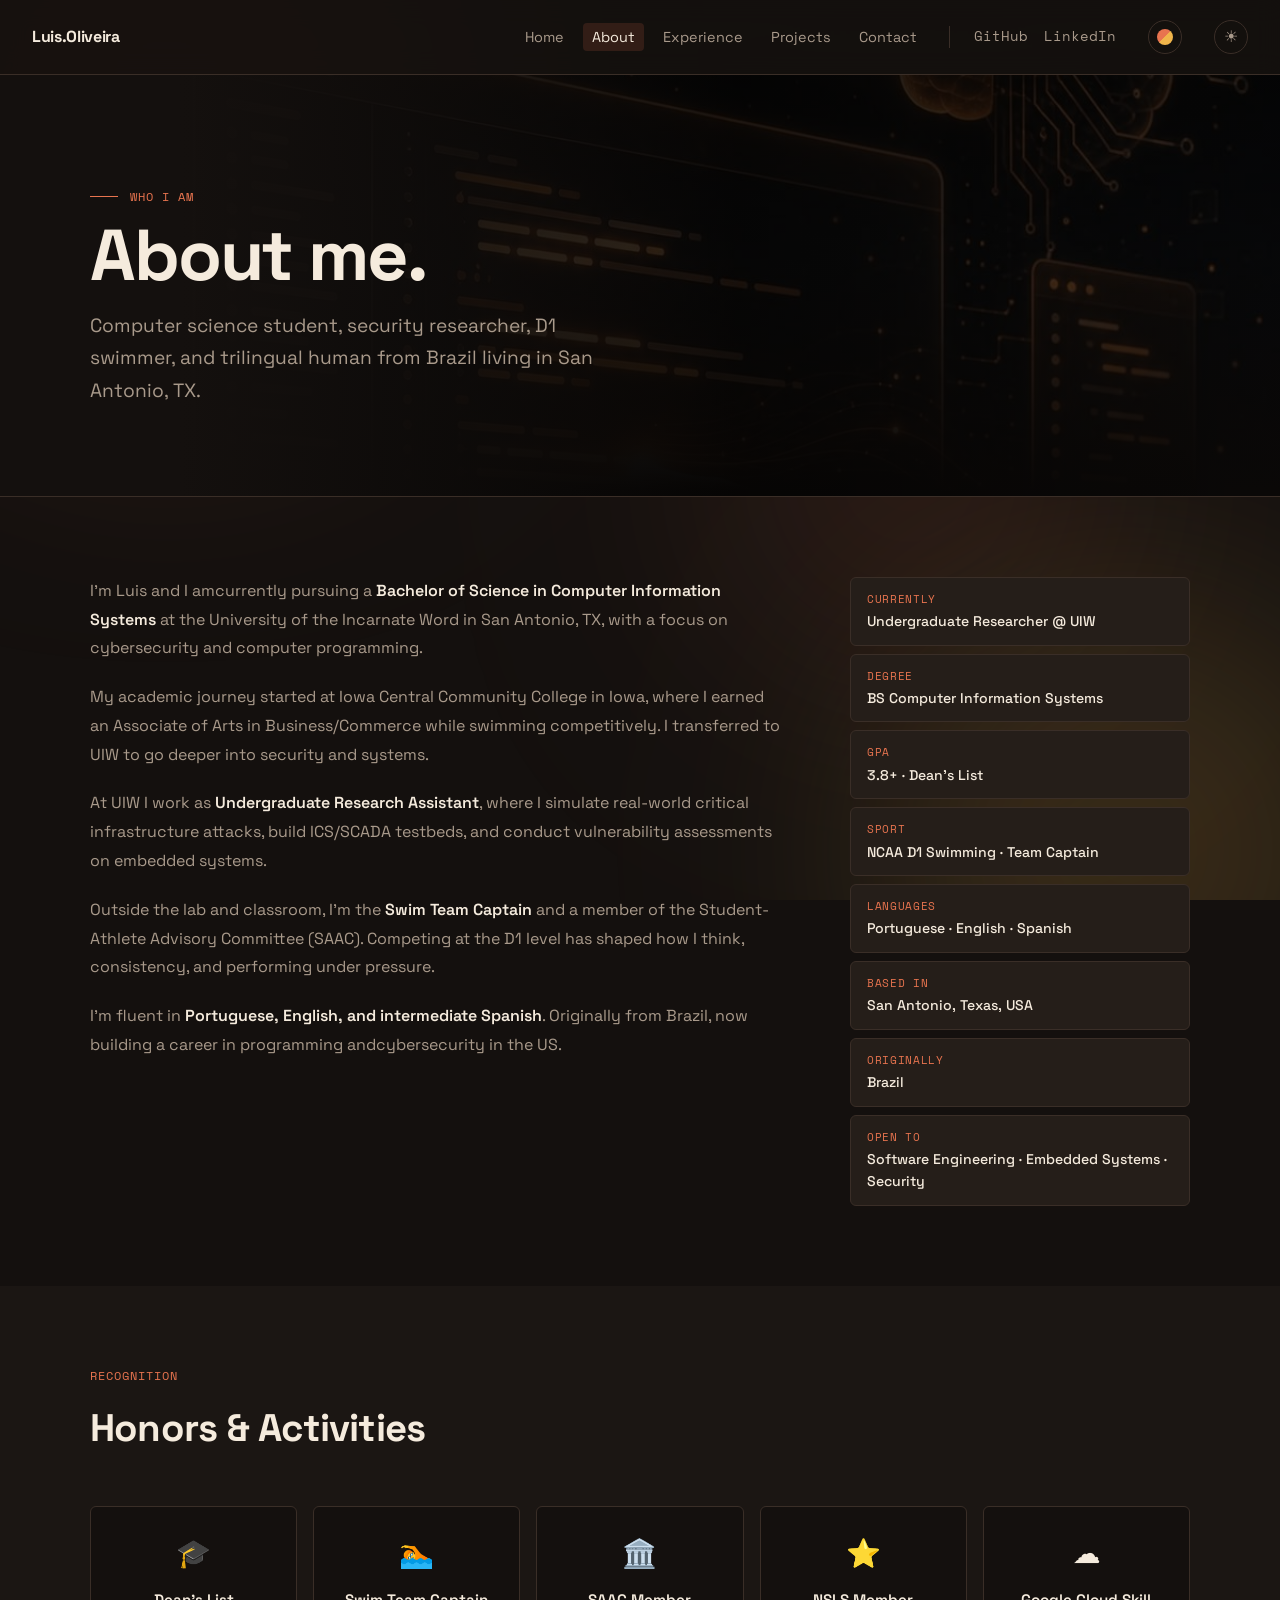
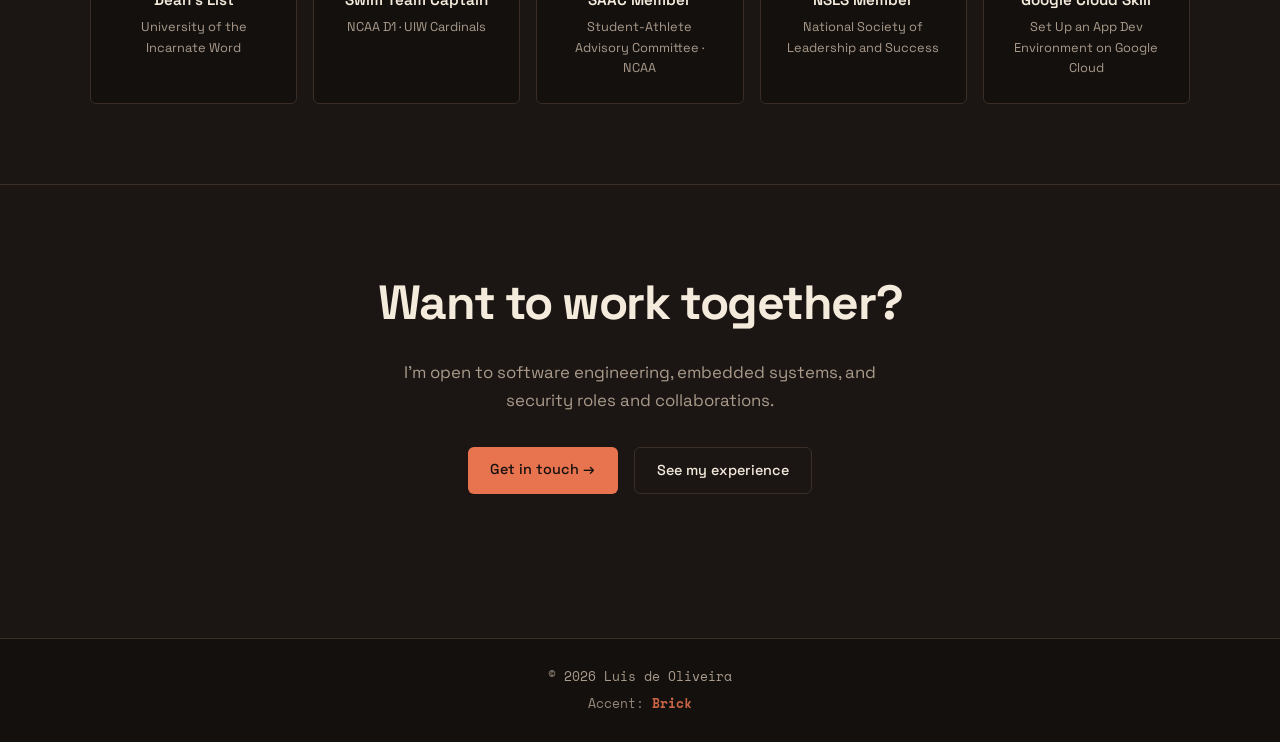
==== commit ba420a69: "Replace hero with feature image treatment across all pages" ====
--- a/pages/about.html
+++ b/pages/about.html
@@ -19,7 +19,10 @@
   <nav class="nav" data-nav></nav>
 
   <!-- Page Hero -->
-  <section class="page-hero">
+  <section class="page-hero page-hero--feature">
+    <img class="hero__photo" src="../assets/images/hero-bg.jpg" alt="" aria-hidden="true"
+         width="1200" height="1500" decoding="async" />
+    <div class="hero__scrim" aria-hidden="true"></div>
     <div class="page-hero__inner">
       <p class="section__eyebrow">Who I am</p>
       <h1>About me.</h1>
--- a/styles/main.css
+++ b/styles/main.css
@@ -1027,3 +1027,204 @@
   .globe-section { grid-template-columns: 1fr; gap: 1.5rem; }
   .globe-section__canvas canvas { margin: 0 auto; }
 }
+
+/* =====================================================================
+   Feature hero & page headers (added Oct 2026)
+   ---------------------------------------------------------------------
+   The homepage hero and every page header sit on a slice of
+   assets/images/hero-bg.jpg behind a scrim. Added as modifiers
+   (.hero--feature, .page-hero--feature) so the base .hero and
+   .page-hero rules above are untouched and nothing else shifts.
+
+   The copy reveals using the existing `.js .reveal` system further up
+   this file — js/main.js adds those classes — so there is no separate
+   stylesheet or script for this. The photo fades in via CSS alone.
+   ===================================================================== */
+:root { --ease: cubic-bezier(0.2, 0.7, 0.1, 1); }
+
+.hero--feature {
+  position: relative;
+  max-width: none;
+  margin: 0;
+  padding: 3rem 2rem 1.5rem;
+  min-height: min(88svh, 820px);
+  overflow: hidden;
+  isolation: isolate;
+  display: flex;
+  flex-direction: column;
+}
+.hero--feature .hero__inner {
+  position: relative;
+  z-index: 3;
+  display: flex;
+  align-items: center;
+  width: 100%;
+  max-width: var(--max);
+  margin: 0 auto;
+  flex: 1;
+}
+.hero__copy { max-width: 520px; }
+
+.hero__photo {
+  position: absolute;
+  inset: 0;
+  z-index: 0;
+  width: 100%;
+  height: 100%;
+  object-fit: cover;
+  /* Source art is portrait (4:5); bias the crop to the hand and screen. */
+  object-position: 72% center;
+  animation: heroPhotoIn 1.2s var(--ease) both;
+}
+@keyframes heroPhotoIn {
+  from { opacity: 0; transform: scale(1.06); }
+  to   { opacity: 1; transform: none; }
+}
+
+.hero__scrim {
+  position: absolute;
+  inset: 0;
+  z-index: 2;
+  pointer-events: none;
+  background:
+    linear-gradient(90deg, var(--bg) 16%, rgba(0, 0, 0, 0.55) 52%, rgba(0, 0, 0, 0.2) 100%),
+    linear-gradient(180deg, rgba(0, 0, 0, 0.3) 0%, rgba(0, 0, 0, 0) 28%, var(--bg) 98%);
+}
+:root[data-theme="light"] .hero__scrim {
+  background:
+    linear-gradient(90deg, var(--bg) 16%, rgba(251, 245, 236, 0.72) 52%, rgba(251, 245, 236, 0.3) 100%),
+    linear-gradient(180deg, rgba(251, 245, 236, 0.4) 0%, rgba(251, 245, 236, 0) 28%, var(--bg) 98%);
+}
+
+.hero__name {
+  font-size: 0.95rem;
+  font-weight: 500;
+  letter-spacing: -0.01em;
+  color: var(--text);
+  margin-bottom: 0.55rem;
+}
+.hero__eyebrow {
+  display: flex;
+  align-items: center;
+  gap: 0.75rem;
+  font-family: var(--font-mono);
+  font-size: 0.7rem;
+  letter-spacing: 0.18em;
+  text-transform: uppercase;
+  color: var(--muted);
+  margin-bottom: 1.5rem;
+}
+.hero__eyebrow::before,
+.page-hero--feature .section__eyebrow::before {
+  content: "";
+  width: 28px;
+  height: 1px;
+  background: var(--accent);
+  flex: none;
+}
+.hero__headline {
+  font-size: clamp(2.3rem, 4.8vw, 3.9rem);
+  font-weight: 700;
+  line-height: 1.04;
+  letter-spacing: -0.03em;
+  margin-bottom: 1.2rem;
+}
+.hero__headline em { font-style: italic; color: var(--accent); }
+.hero__lede {
+  font-size: 1.05rem;
+  color: var(--muted);
+  line-height: 1.7;
+  max-width: 46ch;
+  margin-bottom: 2rem;
+}
+.hero__actions { display: flex; align-items: center; gap: 1.25rem; flex-wrap: wrap; }
+.hero__pill {
+  display: inline-flex;
+  align-items: center;
+  gap: 0.7rem;
+  padding: 0.6rem 0.6rem 0.6rem 1.25rem;
+  border-radius: 999px;
+  background: linear-gradient(100deg, var(--accent) 0%, var(--accent2) 120%);
+  color: var(--on-accent);
+  font-weight: 500;
+  font-size: 0.92rem;
+  transition: transform 0.2s var(--ease), filter 0.2s;
+}
+.hero__pill:hover { transform: translateY(-2px); filter: brightness(1.06); }
+.hero__pill-arrow {
+  display: grid;
+  place-items: center;
+  width: 26px;
+  height: 26px;
+  border-radius: 50%;
+  background: var(--on-accent);
+  color: var(--accent);
+  font-size: 0.8rem;
+}
+.hero__textlink {
+  font-size: 0.9rem;
+  color: var(--text);
+  border-bottom: 1px solid var(--border);
+  padding-bottom: 2px;
+  transition: border-color 0.2s;
+}
+.hero__textlink:hover { border-color: var(--accent); }
+
+/* The stats row lives inside the hero, so it needs the content width
+   and to sit above the scrim. */
+.hero--feature .hero__stats {
+  position: relative;
+  z-index: 3;
+  width: 100%;
+  max-width: var(--max);
+  margin: 1.75rem auto 0;
+  padding-top: 2rem;
+}
+
+/* --- page headers: same language, much quieter --- */
+.page-hero--feature {
+  position: relative;
+  overflow: hidden;
+  isolation: isolate;
+  min-height: 42svh;
+  display: flex;
+  align-items: flex-end;
+  padding: 7rem 2rem 3rem;
+}
+.page-hero--feature .page-hero__inner { position: relative; z-index: 3; width: 100%; }
+.page-hero--feature .section__eyebrow { display: flex; align-items: center; gap: 0.75rem; }
+.page-hero--feature .hero__photo {
+  /* A different slice than the homepage, so the pages don't read as
+     copies of each other. */
+  object-position: 42% 38%;
+  animation: none;
+}
+.page-hero--feature .hero__scrim {
+  background:
+    linear-gradient(90deg, var(--bg) 14%, rgba(0, 0, 0, 0.72) 58%, rgba(0, 0, 0, 0.5) 100%),
+    linear-gradient(180deg, rgba(0, 0, 0, 0.55) 0%, rgba(0, 0, 0, 0.3) 45%, var(--bg) 99%);
+}
+:root[data-theme="light"] .page-hero--feature .hero__scrim {
+  background:
+    linear-gradient(90deg, var(--bg) 14%, rgba(251, 245, 236, 0.82) 58%, rgba(251, 245, 236, 0.62) 100%),
+    linear-gradient(180deg, rgba(251, 245, 236, 0.62) 0%, rgba(251, 245, 236, 0.4) 45%, var(--bg) 99%);
+}
+
+@media (max-width: 900px) {
+  .hero--feature { min-height: 0; padding: 2rem 1rem 1.25rem; }
+  .hero--feature .hero__inner { flex-direction: column; align-items: stretch; }
+  .hero__photo { object-position: 60% center; }
+  .hero__scrim {
+    background: linear-gradient(180deg, rgba(0, 0, 0, 0.45) 0%, rgba(0, 0, 0, 0.1) 35%, var(--bg) 92%);
+  }
+  :root[data-theme="light"] .hero__scrim {
+    background: linear-gradient(180deg, rgba(251, 245, 236, 0.6) 0%, rgba(251, 245, 236, 0.25) 35%, var(--bg) 92%);
+  }
+  .page-hero--feature { min-height: 0; padding: 4.5rem 1rem 2.25rem; }
+  .page-hero--feature .hero__photo { object-position: 50% 35%; }
+}
+
+@media (prefers-reduced-motion: reduce) {
+  .hero__photo { animation: none; }
+  .hero__pill:hover { transform: none; }
+}
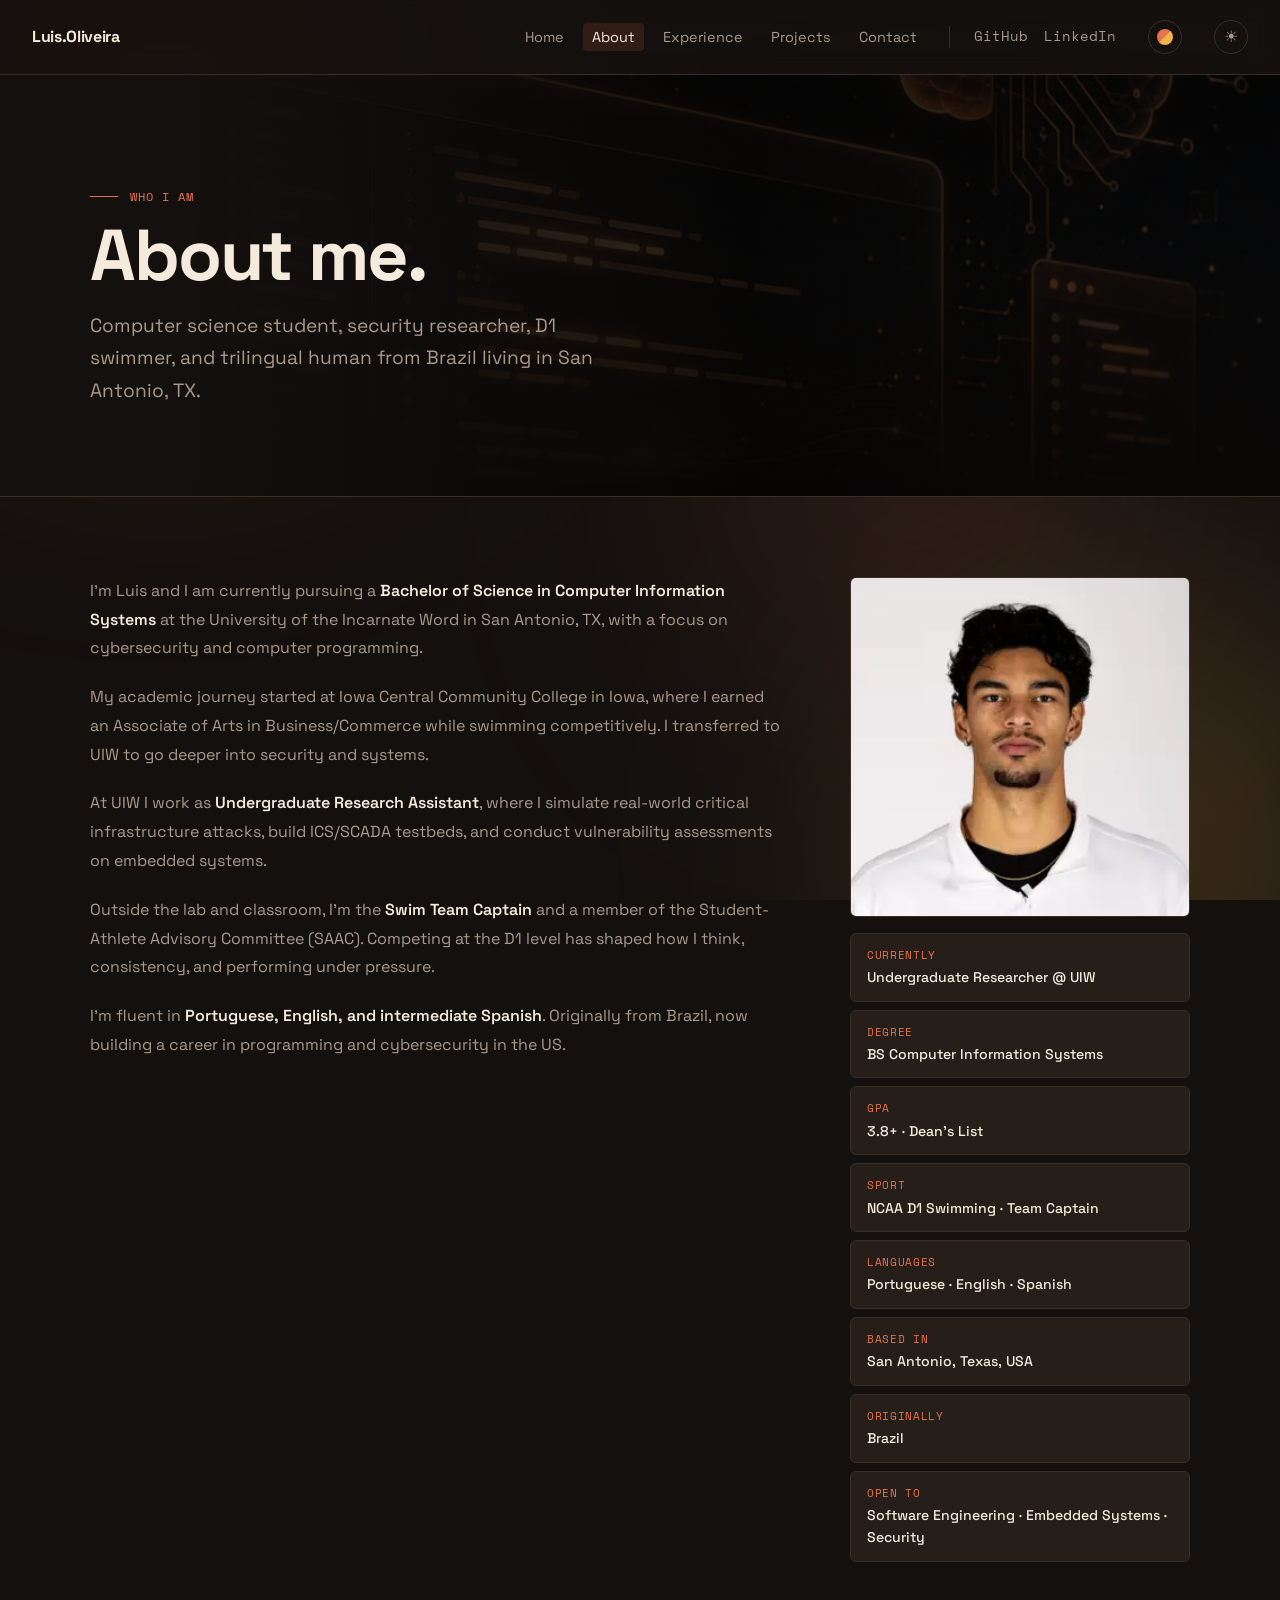
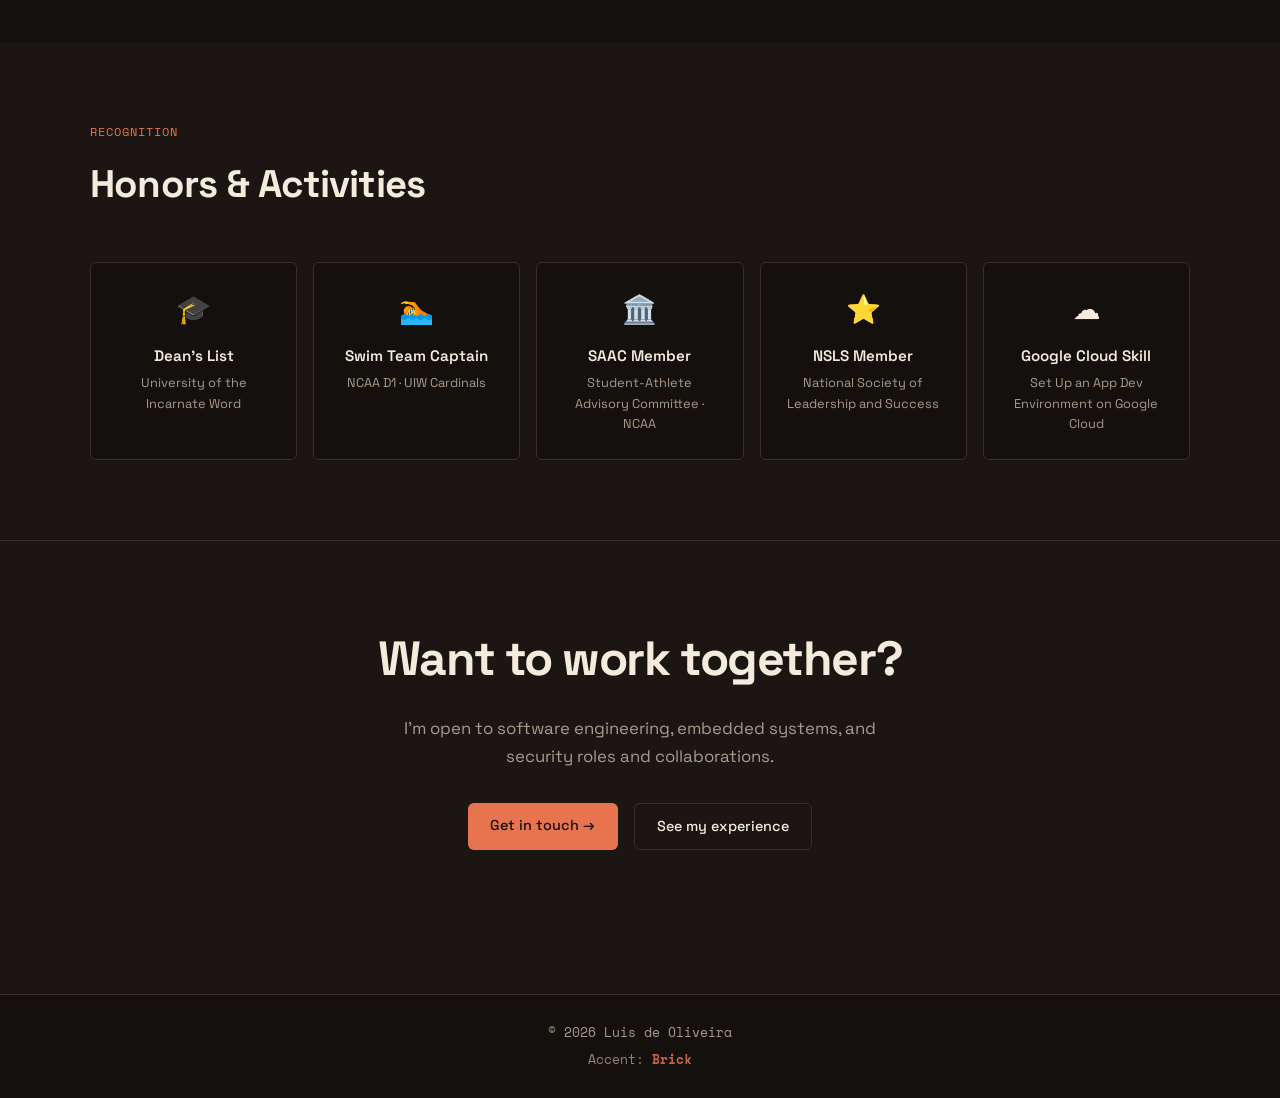
==== commit 69d45260: "Add headshot to About page; fix two missing spaces in bio The UIW team headshot heads the right-hand" ====
--- a/pages/about.html
+++ b/pages/about.html
@@ -32,13 +32,19 @@
 
   <!-- Bio -->
   <section class="section">
-    <div class="section__inner section__inner--two-col">
+    <div class="section__inner section__inner--two-col about__layout">
+      <!-- Reuses .hero__portrait so main.js gives it the reveal + cursor tilt. -->
+      <figure class="hero__portrait about__portrait">
+        <img class="hero__portrait-img about__portrait-img" src="../assets/images/luis-headshot.png"
+             alt="Luis de Oliveira in a UIW Swimming &amp; Diving polo"
+             width="300" height="400" decoding="async" />
+      </figure>
       <div class="about__text">
-        <p>I'm Luis and I amcurrently pursuing a <strong>Bachelor of Science in Computer Information Systems</strong> at the University of the Incarnate Word in San Antonio, TX, with a focus on cybersecurity and computer programming.</p>
+        <p>I'm Luis and I am currently pursuing a <strong>Bachelor of Science in Computer Information Systems</strong> at the University of the Incarnate Word in San Antonio, TX, with a focus on cybersecurity and computer programming.</p>
         <p>My academic journey started at Iowa Central Community College in Iowa, where I earned an Associate of Arts in Business/Commerce while swimming competitively. I transferred to UIW to go deeper into security and systems.</p>
         <p>At UIW I work as <strong>Undergraduate Research Assistant</strong>, where I simulate real-world critical infrastructure attacks, build ICS/SCADA testbeds, and conduct vulnerability assessments on embedded systems.</p>
         <p>Outside the lab and classroom, I'm the <strong>Swim Team Captain</strong> and a member of the Student-Athlete Advisory Committee (SAAC). Competing at the D1 level has shaped how I think, consistency, and performing under pressure.</p>
-        <p>I'm fluent in <strong>Portuguese, English, and intermediate Spanish</strong>. Originally from Brazil, now building a career in programming andcybersecurity in the US.</p>
+        <p>I'm fluent in <strong>Portuguese, English, and intermediate Spanish</strong>. Originally from Brazil, now building a career in programming and cybersecurity in the US.</p>
       </div>
       <div class="about__facts">
         <div class="fact__card">
--- a/styles/main.css
+++ b/styles/main.css
@@ -1063,7 +1063,7 @@
   margin: 0 auto;
   flex: 1;
 }
-.hero__copy { max-width: 520px; }
+.hero__copy { max-width: 580px; }
 
 .hero__photo {
   position: absolute;
@@ -1123,7 +1123,7 @@
   flex: none;
 }
 .hero__headline {
-  font-size: clamp(2.3rem, 4.8vw, 3.9rem);
+  font-size: clamp(1.75rem, 3.1vw, 2.7rem);
   font-weight: 700;
   line-height: 1.04;
   letter-spacing: -0.03em;
@@ -1214,11 +1214,14 @@
   .hero--feature { min-height: 0; padding: 2rem 1rem 1.25rem; }
   .hero--feature .hero__inner { flex-direction: column; align-items: stretch; }
   .hero__photo { object-position: 60% center; }
+  /* Phone: the copy sits directly over the artwork, so the scrim stays
+     light at the very top (where the picture reads) and deepens through
+     the band the text occupies. */
   .hero__scrim {
-    background: linear-gradient(180deg, rgba(0, 0, 0, 0.45) 0%, rgba(0, 0, 0, 0.1) 35%, var(--bg) 92%);
+    background: linear-gradient(180deg, rgba(0, 0, 0, 0.2) 0%, rgba(0, 0, 0, 0.5) 26%, rgba(0, 0, 0, 0.66) 58%, var(--bg) 95%);
   }
   :root[data-theme="light"] .hero__scrim {
-    background: linear-gradient(180deg, rgba(251, 245, 236, 0.6) 0%, rgba(251, 245, 236, 0.25) 35%, var(--bg) 92%);
+    background: linear-gradient(180deg, rgba(251, 245, 236, 0.35) 0%, rgba(251, 245, 236, 0.68) 26%, rgba(251, 245, 236, 0.82) 58%, var(--bg) 95%);
   }
   .page-hero--feature { min-height: 0; padding: 4.5rem 1rem 2.25rem; }
   .page-hero--feature .hero__photo { object-position: 50% 35%; }
@@ -1228,3 +1231,78 @@
   .hero__photo { animation: none; }
   .hero__pill:hover { transform: none; }
 }
+
+/* --- Hero entrance ---------------------------------------------------
+   The copy waits for the photo to settle, then rises in. Without the
+   delay it animates at the same instant as the photo fade and the whole
+   sequence reads as one pop rather than an arrival.
+
+   `--reveal-delay` is the per-item stagger js/main.js sets (70ms apart).
+   It is stretched and pushed back here so the hero alone gets the
+   slower, later entrance; every other .reveal on the site is untouched.
+   -------------------------------------------------------------------- */
+.hero--feature .hero__copy > .reveal {
+  transform: translateY(18px);
+  filter: blur(6px);
+  transition-property: opacity, transform, filter;
+  transition-duration: 0.9s;
+  transition-timing-function: ease, var(--ease), var(--ease);
+  /* photo fade is 1.2s; copy starts at 0.7s so they overlap slightly */
+  transition-delay: calc(var(--reveal-delay, 0ms) * 1.3 + 0.7s);
+}
+.hero--feature .hero__copy > .reveal.is-visible {
+  transform: none;
+  filter: none;
+}
+
+/* The stats row lands last, once the copy has finished. */
+.hero--feature .hero__stats.reveal {
+  transition-duration: 0.9s;
+  transition-delay: 1.15s;
+}
+
+@media (prefers-reduced-motion: reduce) {
+  .hero--feature .hero__copy > .reveal,
+  .hero--feature .hero__stats.reveal {
+    transform: none;
+    filter: none;
+    transition: none;
+    transition-delay: 0s;
+  }
+}
+
+/* =====================
+   About portrait (added Nov 2026)
+   The photo heads the right-hand column above the fact cards; on phones
+   it comes first, before the bio. Square crop biased to the top of the
+   frame so it reads as a head-and-shoulders portrait.
+   ===================== */
+.about__layout {
+  grid-template-areas:
+    "text portrait"
+    "text facts";
+  grid-template-rows: auto 1fr;
+  row-gap: 1rem;
+}
+.about__layout .about__text  { grid-area: text; }
+.about__layout .about__facts { grid-area: facts; }
+.about__portrait {
+  grid-area: portrait;
+  justify-self: stretch;
+  margin: 0;
+}
+.about__portrait .about__portrait-img {
+  width: 100%;
+  height: auto;
+  aspect-ratio: 1;
+  object-fit: cover;
+  object-position: center 18%;
+}
+@media (max-width: 768px) {
+  .about__layout {
+    grid-template-areas: "portrait" "text" "facts";
+    grid-template-rows: auto;
+    row-gap: 2rem;
+  }
+  .about__portrait { justify-self: start; width: min(220px, 60%); }
+}
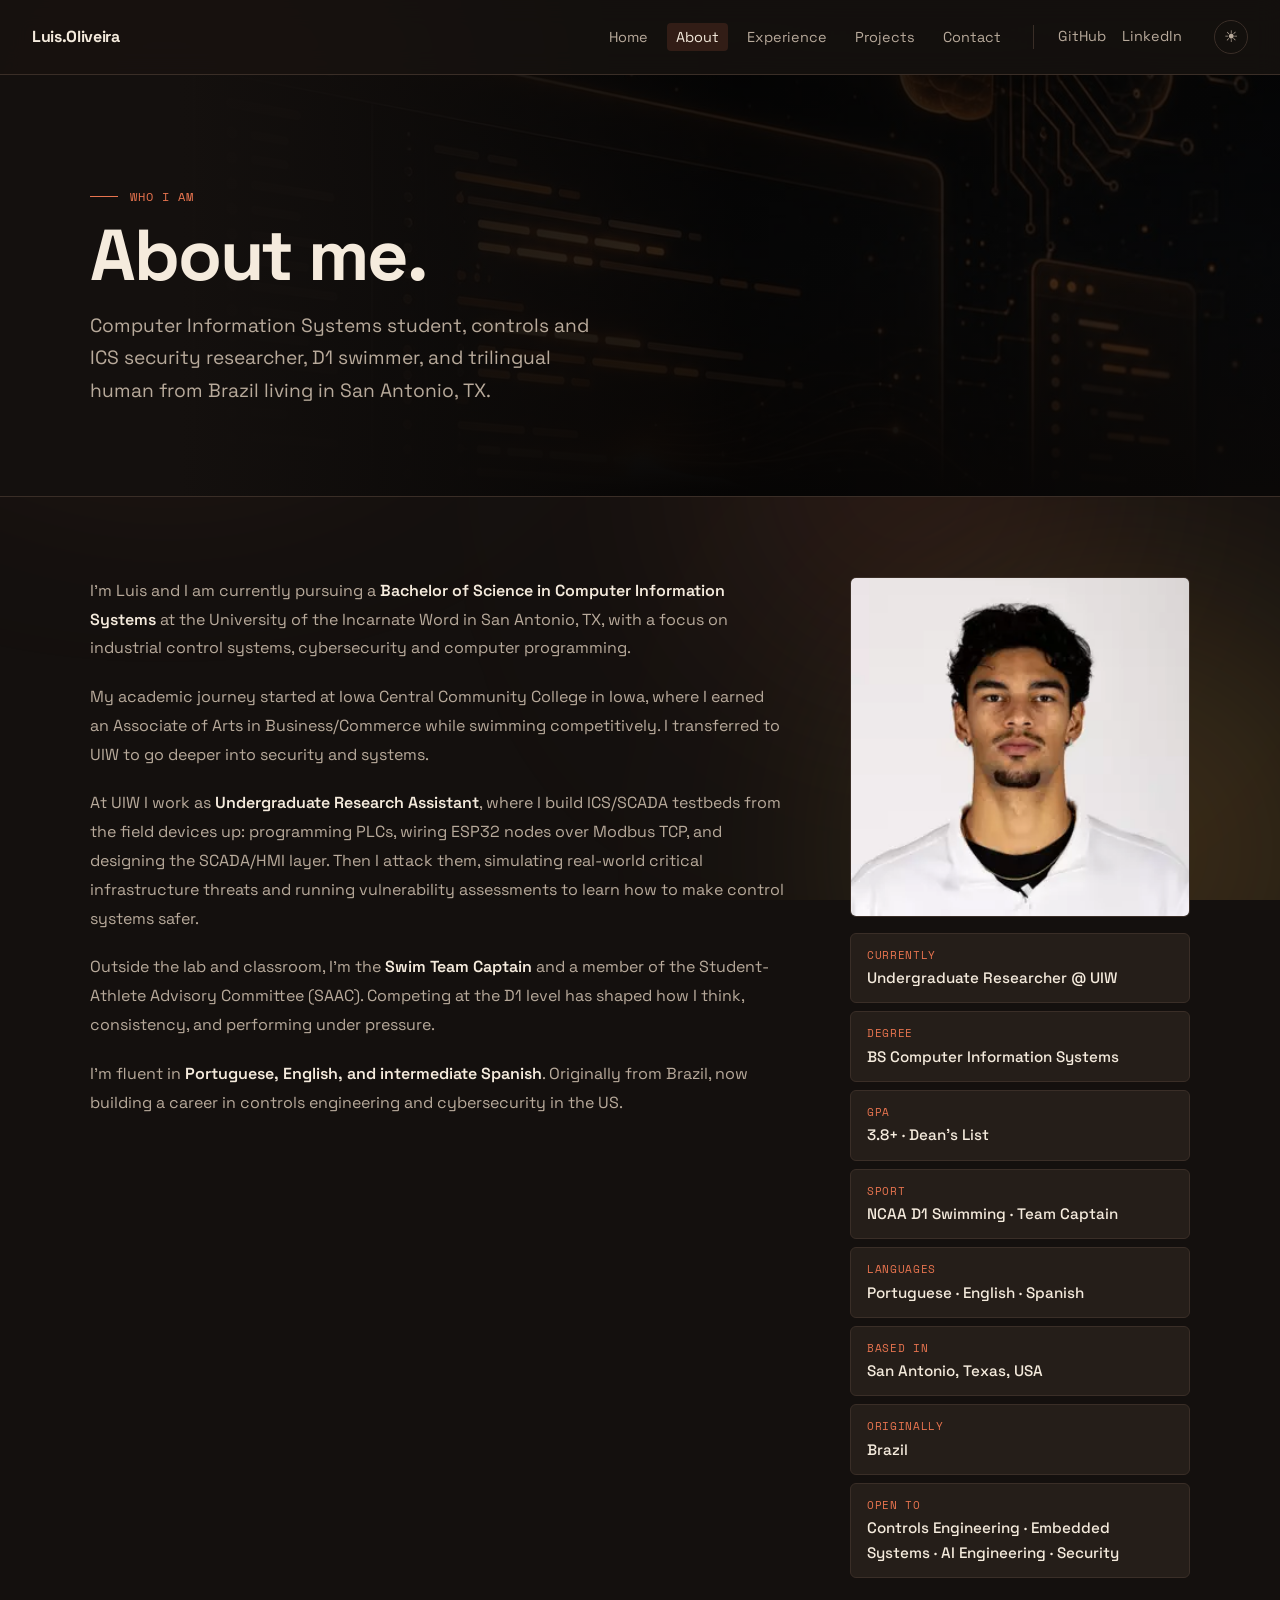
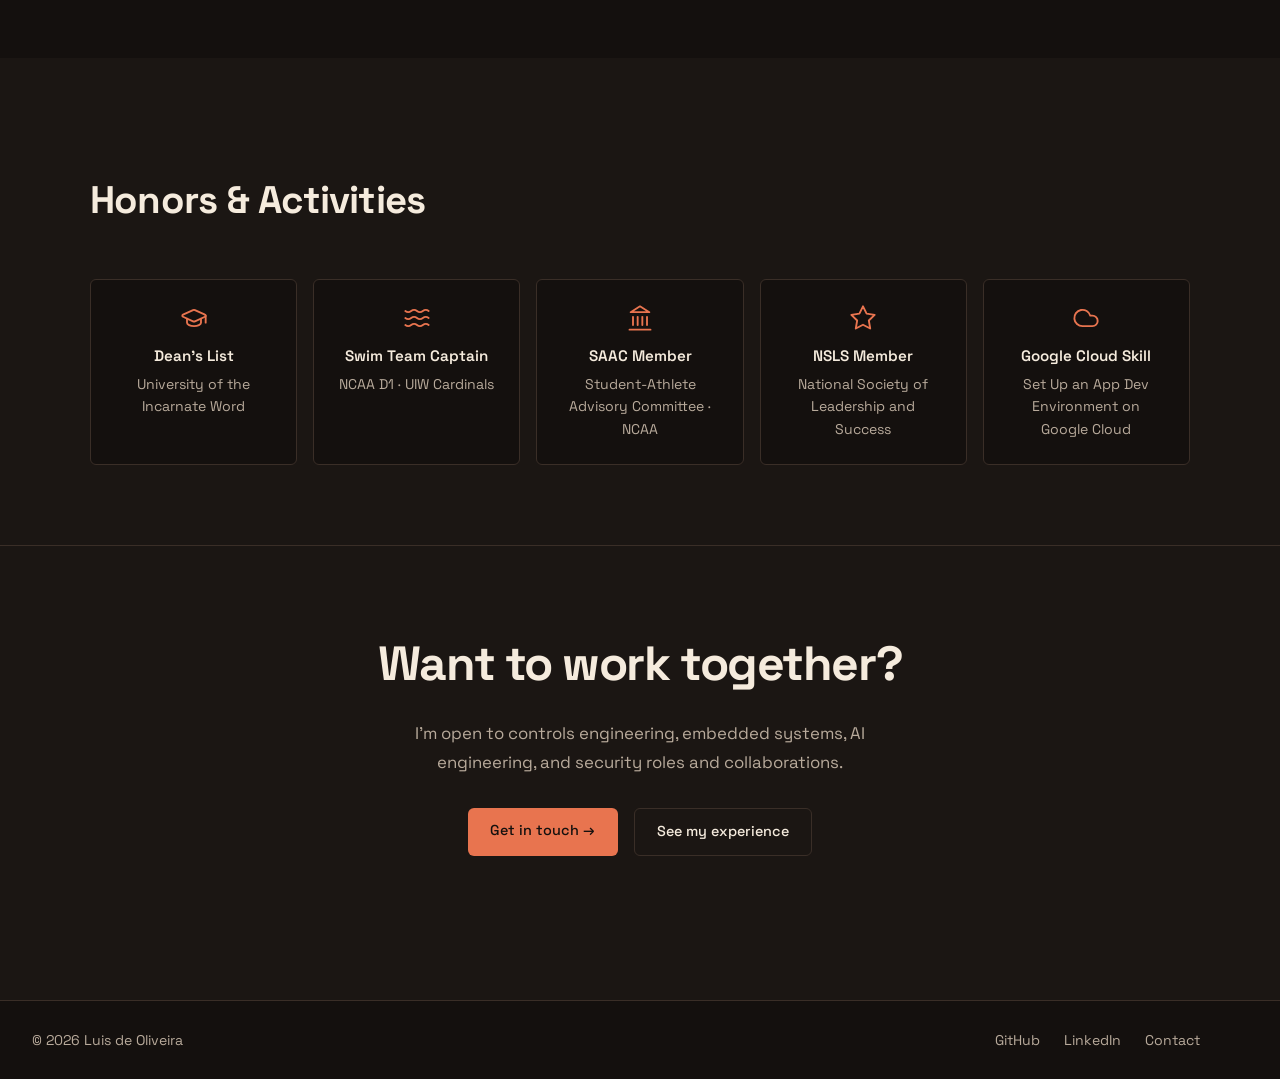
==== commit a831612d: "Add controls projects, shift copy toward controls engineering, polish layout Content - Projects: ren" ====
--- a/pages/about.html
+++ b/pages/about.html
@@ -26,7 +26,7 @@
     <div class="page-hero__inner">
       <p class="section__eyebrow">Who I am</p>
       <h1>About me.</h1>
-      <p class="hero__sub">Computer science student, security researcher, D1 swimmer, and trilingual human from Brazil living in San Antonio, TX.</p>
+      <p class="hero__sub">Computer Information Systems student, controls and ICS security researcher, D1 swimmer, and trilingual human from Brazil living in San Antonio, TX.</p>
     </div>
   </section>
 
@@ -40,11 +40,11 @@
              width="300" height="400" decoding="async" />
       </figure>
       <div class="about__text">
-        <p>I'm Luis and I am currently pursuing a <strong>Bachelor of Science in Computer Information Systems</strong> at the University of the Incarnate Word in San Antonio, TX, with a focus on cybersecurity and computer programming.</p>
+        <p>I'm Luis and I am currently pursuing a <strong>Bachelor of Science in Computer Information Systems</strong> at the University of the Incarnate Word in San Antonio, TX, with a focus on industrial control systems, cybersecurity and computer programming.</p>
         <p>My academic journey started at Iowa Central Community College in Iowa, where I earned an Associate of Arts in Business/Commerce while swimming competitively. I transferred to UIW to go deeper into security and systems.</p>
-        <p>At UIW I work as <strong>Undergraduate Research Assistant</strong>, where I simulate real-world critical infrastructure attacks, build ICS/SCADA testbeds, and conduct vulnerability assessments on embedded systems.</p>
+        <p>At UIW I work as <strong>Undergraduate Research Assistant</strong>, where I build ICS/SCADA testbeds from the field devices up: programming PLCs, wiring ESP32 nodes over Modbus TCP, and designing the SCADA/HMI layer. Then I attack them, simulating real-world critical infrastructure threats and running vulnerability assessments to learn how to make control systems safer.</p>
         <p>Outside the lab and classroom, I'm the <strong>Swim Team Captain</strong> and a member of the Student-Athlete Advisory Committee (SAAC). Competing at the D1 level has shaped how I think, consistency, and performing under pressure.</p>
-        <p>I'm fluent in <strong>Portuguese, English, and intermediate Spanish</strong>. Originally from Brazil, now building a career in programming and cybersecurity in the US.</p>
+        <p>I'm fluent in <strong>Portuguese, English, and intermediate Spanish</strong>. Originally from Brazil, now building a career in controls engineering and cybersecurity in the US.</p>
       </div>
       <div class="about__facts">
         <div class="fact__card">
@@ -77,7 +77,7 @@
         </div>
         <div class="fact__card">
           <span class="fact__label">Open to</span>
-          <span class="fact__value">Software Engineering · Embedded Systems · Security</span>
+          <span class="fact__value">Controls Engineering · Embedded Systems · AI Engineering · Security</span>
         </div>
       </div>
     </div>
@@ -90,27 +90,27 @@
       <h2 class="section__title">Honors & Activities</h2>
       <div class="honors__grid">
         <div class="honor__item">
-          <span class="honor__icon">🎓</span>
+          <span class="honor__icon"><svg viewBox="0 0 24 24" aria-hidden="true"><path d="M21.42 10.922a1 1 0 0 0-.019-1.838L12.83 5.18a2 2 0 0 0-1.66 0L2.6 9.08a1 1 0 0 0 0 1.832l8.57 3.908a2 2 0 0 0 1.66 0z"/><path d="M22 10v6"/><path d="M6 12.5V16a6 3 0 0 0 12 0v-3.5"/></svg></span>
           <h4>Dean's List</h4>
           <p>University of the Incarnate Word</p>
         </div>
         <div class="honor__item">
-          <span class="honor__icon">🏊</span>
+          <span class="honor__icon"><svg viewBox="0 0 24 24" aria-hidden="true"><path d="M2 6c.6.5 1.2 1 2.5 1C7 7 7 5 9.5 5c2.6 0 2.4 2 5 2 2.5 0 2.5-2 5-2 1.3 0 1.9.5 2.5 1"/><path d="M2 12c.6.5 1.2 1 2.5 1 2.5 0 2.5-2 5-2 2.6 0 2.4 2 5 2 2.5 0 2.5-2 5-2 1.3 0 1.9.5 2.5 1"/><path d="M2 18c.6.5 1.2 1 2.5 1 2.5 0 2.5-2 5-2 2.6 0 2.4 2 5 2 2.5 0 2.5-2 5-2 1.3 0 1.9.5 2.5 1"/></svg></span>
           <h4>Swim Team Captain</h4>
           <p>NCAA D1 · UIW Cardinals</p>
         </div>
         <div class="honor__item">
-          <span class="honor__icon">🏛️</span>
+          <span class="honor__icon"><svg viewBox="0 0 24 24" aria-hidden="true"><path d="M3 22h18"/><path d="M6 18v-7"/><path d="M10 18v-7"/><path d="M14 18v-7"/><path d="M18 18v-7"/><path d="M12 2l8 5H4z"/></svg></span>
           <h4>SAAC Member</h4>
           <p>Student-Athlete Advisory Committee · NCAA</p>
         </div>
         <div class="honor__item">
-          <span class="honor__icon">⭐</span>
+          <span class="honor__icon"><svg viewBox="0 0 24 24" aria-hidden="true"><path d="M12 2l3.09 6.26L22 9.27l-5 4.87 1.18 6.88L12 17.77l-6.18 3.25L7 14.14 2 9.27l6.91-1.01z"/></svg></span>
           <h4>NSLS Member</h4>
           <p>National Society of Leadership and Success</p>
         </div>
         <div class="honor__item">
-          <span class="honor__icon">☁️</span>
+          <span class="honor__icon"><svg viewBox="0 0 24 24" aria-hidden="true"><path d="M17.5 19H9a7 7 0 1 1 6.71-9h1.79a4.5 4.5 0 1 1 0 9Z"/></svg></span>
           <h4>Google Cloud Skill</h4>
           <p>Set Up an App Dev Environment on Google Cloud</p>
         </div>
@@ -122,7 +122,7 @@
   <section class="section section--cta">
     <div class="section__inner section__inner--center">
       <h2>Want to work together?</h2>
-      <p>I'm open to software engineering, embedded systems, and security roles and collaborations.</p>
+      <p>I'm open to controls engineering, embedded systems, AI engineering, and security roles and collaborations.</p>
       <div class="hero__cta">
         <a href="contact.html" class="btn btn--primary">Get in touch →</a>
         <a href="experience.html" class="btn btn--ghost">See my experience</a>
--- a/styles/main.css
+++ b/styles/main.css
@@ -11,7 +11,7 @@
   --surface:   #251E19;
   --border:    #3A2E27;
   --text:      #F5EBDD;
-  --muted:     #A99A8B;
+  --muted:     #B8AA9B;
   --accent:    #E8744F;   /* terracotta / brick */
   --accent2:   #F0B54A;   /* warm amber */
   --accent-hover: #F28E6D;
@@ -31,7 +31,7 @@
   --surface:   #FFFFFF;
   --border:    #E3D3BD;
   --text:      #2A1F18;
-  --muted:     #6B5B4E;
+  --muted:     #5F5044;
   --accent:    #B8461F;
   --accent2:   #96600A;
   --accent-hover: #CF5A30;
@@ -1063,7 +1063,7 @@
   margin: 0 auto;
   flex: 1;
 }
-.hero__copy { max-width: 580px; }
+.hero__copy { max-width: 660px; }
 
 .hero__photo {
   position: absolute;
@@ -1074,7 +1074,7 @@
   object-fit: cover;
   /* Source art is portrait (4:5); bias the crop to the hand and screen. */
   object-position: 72% center;
-  animation: heroPhotoIn 1.2s var(--ease) both;
+  animation: heroPhotoIn 0.7s var(--ease) both;
 }
 @keyframes heroPhotoIn {
   from { opacity: 0; transform: scale(1.06); }
@@ -1123,7 +1123,7 @@
   flex: none;
 }
 .hero__headline {
-  font-size: clamp(1.75rem, 3.1vw, 2.7rem);
+  font-size: clamp(1.85rem, 3.8vw, 3.2rem);
   font-weight: 700;
   line-height: 1.04;
   letter-spacing: -0.03em;
@@ -1245,10 +1245,10 @@
   transform: translateY(18px);
   filter: blur(6px);
   transition-property: opacity, transform, filter;
-  transition-duration: 0.9s;
+  transition-duration: 0.6s;
   transition-timing-function: ease, var(--ease), var(--ease);
-  /* photo fade is 1.2s; copy starts at 0.7s so they overlap slightly */
-  transition-delay: calc(var(--reveal-delay, 0ms) * 1.3 + 0.7s);
+  /* photo fade is 0.7s; copy starts at 0.25s so they overlap */
+  transition-delay: calc(var(--reveal-delay, 0ms) + 0.25s);
 }
 .hero--feature .hero__copy > .reveal.is-visible {
   transform: none;
@@ -1257,8 +1257,8 @@
 
 /* The stats row lands last, once the copy has finished. */
 .hero--feature .hero__stats.reveal {
-  transition-duration: 0.9s;
-  transition-delay: 1.15s;
+  transition-duration: 0.6s;
+  transition-delay: 0.6s;
 }
 
 @media (prefers-reduced-motion: reduce) {
@@ -1306,3 +1306,66 @@
   }
   .about__portrait { justify-self: start; width: min(220px, 60%); }
 }
+
+/* =====================
+   Layout polish (Nov 2026)
+   Grids that used to leave an empty slot now fill their last row, and
+   the emoji on the Honors / Contact cards are line icons in the accent.
+   ===================== */
+.honors__grid { display: flex; flex-wrap: wrap; }
+.honors__grid .honor__item { flex: 1 1 170px; }
+.honor__icon { display: flex; justify-content: center; }
+.honor__icon svg {
+  width: 28px; height: 28px;
+  fill: none; stroke: var(--accent); stroke-width: 1.6;
+  stroke-linecap: round; stroke-linejoin: round;
+}
+@media (min-width: 769px) {
+  .current__grid,
+  .projects__grid--full { grid-template-columns: repeat(2, 1fr); }
+}
+
+/* =====================
+   Type & card system (Nov 2026)
+   - Body copy inside cards and lists is larger; --muted is a step
+     brighter (dark) / darker (light) for contrast.
+   - Space Mono is now reserved for labels, dates and the hero stats.
+     Tags, nav socials, badges, filter chips and the footer use the
+     main face.
+   - Featured project cards no longer all carry the accent border; the
+     accent arrives on hover.
+   - Skills are chips in two columns, not comma lists.
+   ===================== */
+.current__item p, .project__card p, .skill__group p { font-size: 0.95rem; }
+.project__full p { font-size: 1rem; }
+.timeline__bullets li { font-size: 0.97rem; }
+.timeline__location, .honor__item p { font-size: 0.88rem; }
+.fact__value { font-size: 0.95rem; }
+
+.current__tags span, .project__stack span, .timeline__tags span,
+.timeline__badge, .filter-chip, .nav__socials a {
+  font-family: var(--font-main);
+}
+.current__tags span, .project__stack span, .timeline__tags span { font-size: 0.8rem; }
+.timeline__badge { font-size: 0.75rem; }
+.filter-chip { font-size: 0.88rem; }
+.nav__socials a { font-size: 0.9rem; }
+.timeline__org, .project__role { font-family: var(--font-main); font-size: 0.92rem; font-weight: 600; }
+
+.project__full { border-color: var(--border); }
+.project__full:hover { border-color: var(--accent); }
+.project__full-header h3 { font-size: 1.5rem; }
+
+.skills__grid { grid-template-columns: repeat(2, 1fr); gap: 2.25rem 3rem; }
+.skill__group h4 { margin-bottom: 0.8rem; }
+.skill__tags span { font-size: 0.88rem; color: var(--text); padding: 0.3rem 0.75rem; }
+@media (max-width: 768px) { .skills__grid { grid-template-columns: 1fr; } }
+
+.footer {
+  display: flex; flex-wrap: wrap; justify-content: space-between; align-items: center;
+  gap: 0.75rem 2rem; padding: 1.75rem 5rem 1.75rem 2rem; text-align: left;
+  font-family: var(--font-main); font-size: 0.88rem;
+}
+.footer__links { display: flex; flex-wrap: wrap; gap: 1.5rem; }
+.footer__links a { transition: color 0.15s; }
+.footer__links a:hover { color: var(--accent); }
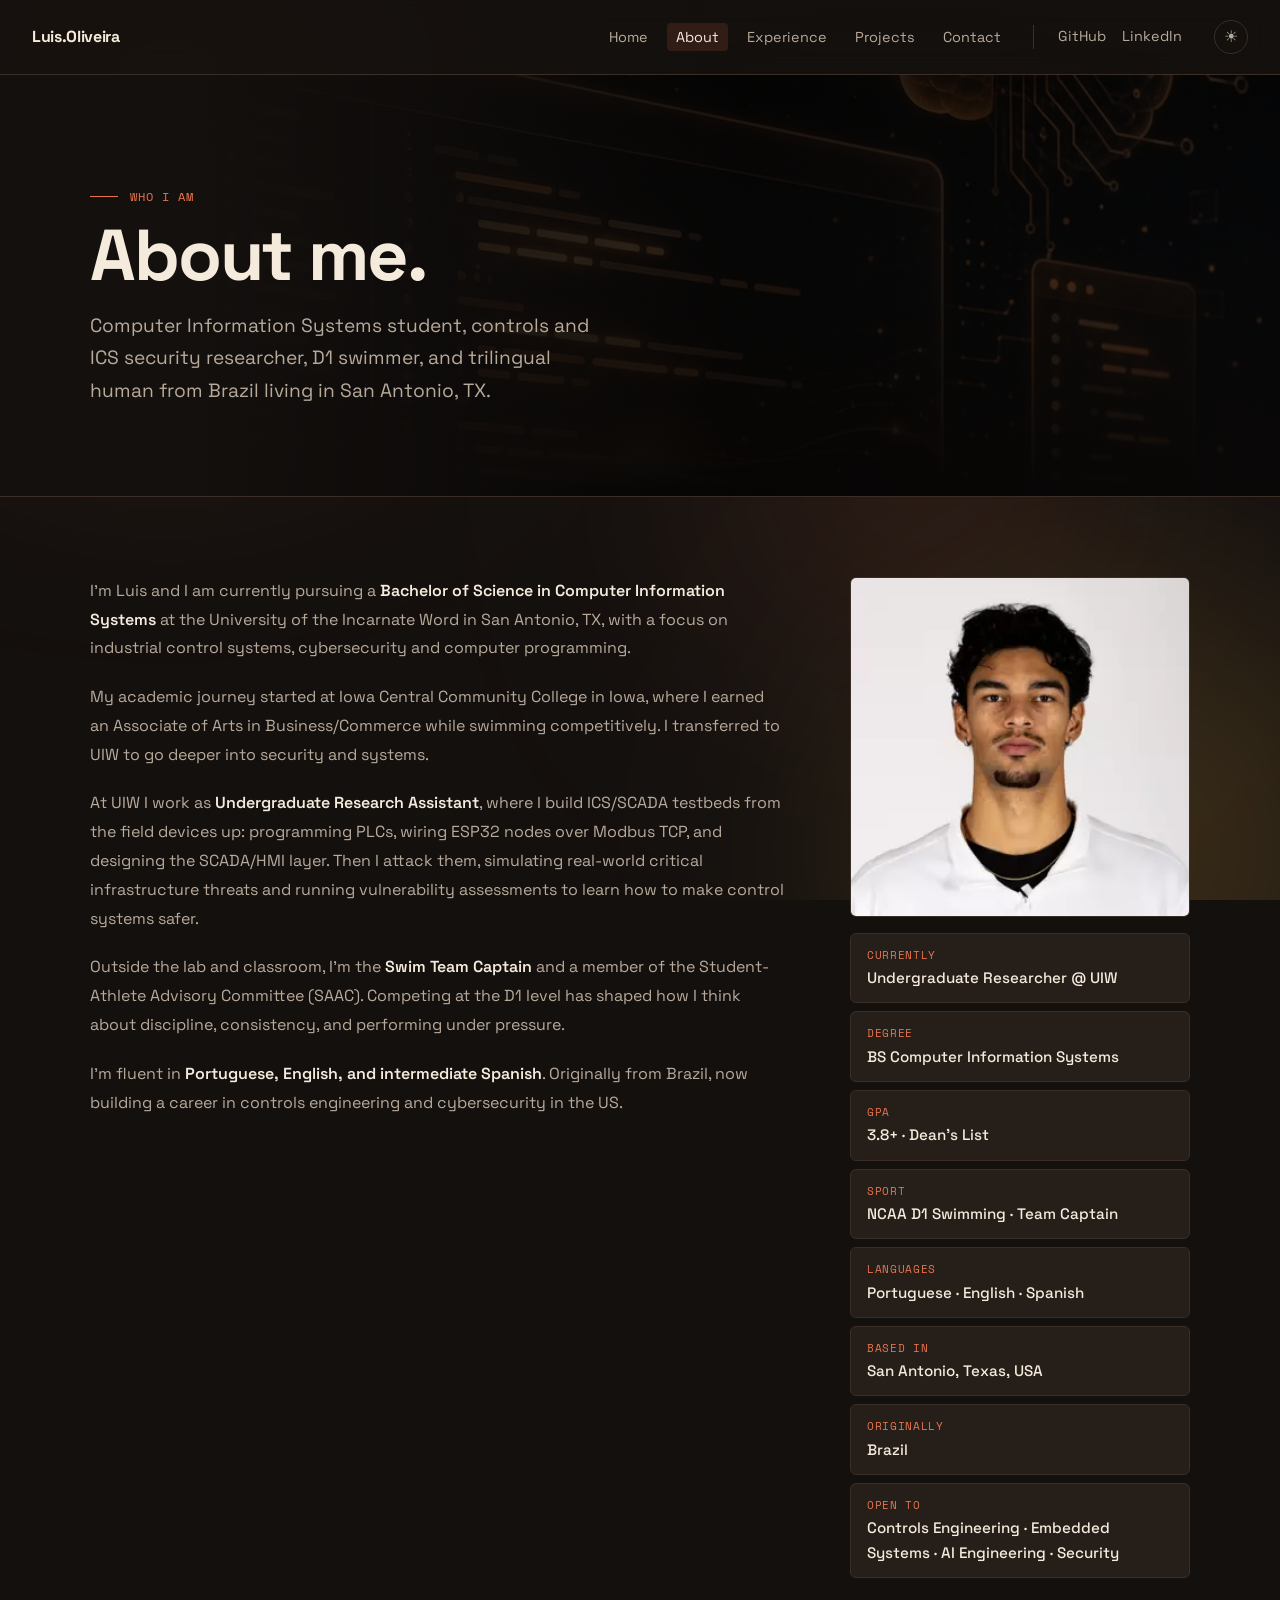
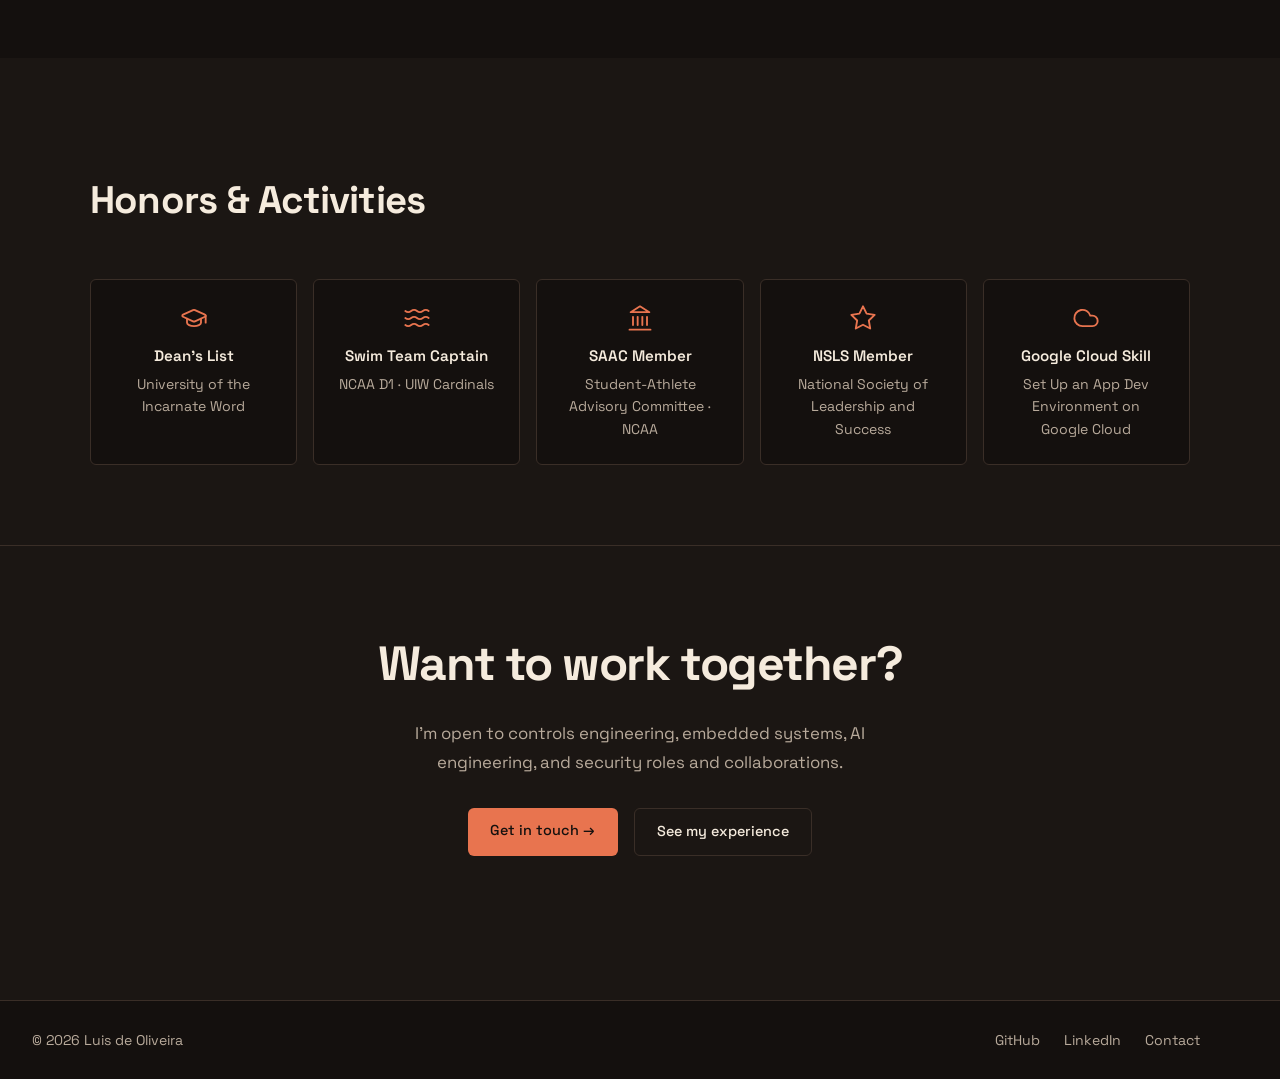
==== commit 21a5eb54: "Fix site facts, remove dead code, refresh docs Site - Projects: drop the GitHub buttons for CyberCit" ====
--- a/pages/about.html
+++ b/pages/about.html
@@ -3,6 +3,14 @@
 <head>
   <meta charset="UTF-8" />
   <meta name="viewport" content="width=device-width, initial-scale=1.0" />
+  <meta name="description" content="About Luis de Oliveira: Computer Information Systems student at UIW, industrial controls and ICS security researcher, NCAA D1 swim team captain, originally from Brazil." />
+  <link rel="canonical" href="https://www.lfoliveira.com/pages/about" />
+  <meta property="og:type" content="website" />
+  <meta property="og:title" content="Luis de Oliveira — About" />
+  <meta property="og:description" content="About Luis de Oliveira: Computer Information Systems student at UIW, industrial controls and ICS security researcher, NCAA D1 swim team captain, originally from Brazil." />
+  <meta property="og:url" content="https://www.lfoliveira.com/pages/about" />
+  <meta property="og:image" content="https://www.lfoliveira.com/assets/images/hero-bg.jpg" />
+  <meta name="twitter:card" content="summary_large_image" />
   <title>Luis de Oliveira — About</title>
   <link rel="preconnect" href="https://fonts.googleapis.com">
   <link rel="preconnect" href="https://fonts.gstatic.com" crossorigin>
@@ -43,7 +51,7 @@
         <p>I'm Luis and I am currently pursuing a <strong>Bachelor of Science in Computer Information Systems</strong> at the University of the Incarnate Word in San Antonio, TX, with a focus on industrial control systems, cybersecurity and computer programming.</p>
         <p>My academic journey started at Iowa Central Community College in Iowa, where I earned an Associate of Arts in Business/Commerce while swimming competitively. I transferred to UIW to go deeper into security and systems.</p>
         <p>At UIW I work as <strong>Undergraduate Research Assistant</strong>, where I build ICS/SCADA testbeds from the field devices up: programming PLCs, wiring ESP32 nodes over Modbus TCP, and designing the SCADA/HMI layer. Then I attack them, simulating real-world critical infrastructure threats and running vulnerability assessments to learn how to make control systems safer.</p>
-        <p>Outside the lab and classroom, I'm the <strong>Swim Team Captain</strong> and a member of the Student-Athlete Advisory Committee (SAAC). Competing at the D1 level has shaped how I think, consistency, and performing under pressure.</p>
+        <p>Outside the lab and classroom, I'm the <strong>Swim Team Captain</strong> and a member of the Student-Athlete Advisory Committee (SAAC). Competing at the D1 level has shaped how I think about discipline, consistency, and performing under pressure.</p>
         <p>I'm fluent in <strong>Portuguese, English, and intermediate Spanish</strong>. Originally from Brazil, now building a career in controls engineering and cybersecurity in the US.</p>
       </div>
       <div class="about__facts">
--- a/styles/main.css
+++ b/styles/main.css
@@ -199,28 +199,6 @@
 .nav-flow__label { position: relative; z-index: 1; }
 
 /* =====================
-   Curved Loop (hero signature — vanilla adaptation, see design doc)
-   ===================== */
-.curved-loop {
-  max-width: var(--max);
-  overflow: hidden;
-  opacity: 0.8;
-  margin-bottom: 1.5rem;
-}
-.curved-loop__svg {
-  width: 100%;
-  height: 56px;
-  display: block;
-}
-.curved-loop__text {
-  font-family: var(--font-mono);
-  font-size: 13px;
-  letter-spacing: 0.12em;
-  fill: var(--accent);
-  text-transform: uppercase;
-}
-
-/* =====================
    Hero
    ===================== */
 .hero {
@@ -572,8 +550,6 @@
   .projects__grid { grid-template-columns: 1fr; }
   .project__card--featured { grid-column: 1; }
   .hero__stats { gap: 2rem; }
-  .curved-loop__svg { height: 42px; }
-  .curved-loop__text { font-size: 10px; }
   .hero__inner { grid-template-columns: 1fr; gap: 2rem; }
   .hero__portrait { justify-self: start; order: -1; }
   .hero__portrait-img { width: 160px; height: 200px; }
@@ -953,75 +929,22 @@
 :root[data-accent="sat"] { --accent: #E8744F; --accent2: #F0B54A; --accent-hover: #F28E6D; } /* Brick · dark */
 :root[data-theme="light"][data-accent="sat"] { --accent: #A83F1A; --accent2: #8C5A08; --accent-hover: #8F3314; } /* Brick · light */
 
-/* Accent picker (nav) */
-.accent-picker { position: relative; }
-.accent-btn {
-  width: 34px; height: 34px; border-radius: 50%;
-  border: 1px solid var(--border); background: transparent; cursor: pointer;
-  display: grid; place-items: center; padding: 0;
-  transition: border-color 0.15s, transform 0.2s;
-}
-.accent-btn::after {
-  content: ''; width: 16px; height: 16px; border-radius: 50%;
-  background: linear-gradient(135deg, var(--accent) 50%, var(--accent2) 50%);
-}
-.accent-btn:hover, .accent-btn[aria-expanded="true"] { border-color: var(--accent); transform: scale(1.06); }
-.accent-btn:focus-visible, .accent-dot:focus-visible, .accent-reset:focus-visible { outline: 2px solid var(--accent); outline-offset: 2px; }
-.accent-pop {
-  position: absolute; right: 0; top: calc(100% + 10px);
-  background: var(--surface); border: 1px solid var(--border); border-radius: 10px;
-  padding: 0.75rem; width: max-content; max-width: 240px;
-  box-shadow: 0 16px 36px -16px rgba(0,0,0,0.5);
-  z-index: 300;
-}
-.accent-pop[hidden] { display: none; }
-.accent-pop__title { font-family: var(--font-mono); font-size: 0.68rem; color: var(--muted); text-transform: uppercase; letter-spacing: 0.08em; margin-bottom: 0.6rem; }
-.accent-dots { display: flex; gap: 0.5rem; margin-bottom: 0.7rem; }
-.accent-dot {
-  width: 24px; height: 24px; border-radius: 50%; padding: 0; cursor: pointer;
-  border: 2px solid transparent; box-shadow: inset 0 0 0 2px var(--surface);
-  transition: transform 0.15s;
-}
-.accent-dot:hover { transform: scale(1.18); }
-.accent-dot[aria-pressed="true"] { border-color: var(--text); }
-.accent-reset {
-  font-family: var(--font-mono); font-size: 0.72rem; color: var(--accent);
-  background: none; border: none; cursor: pointer; padding: 0;
-}
-.accent-reset:hover { text-decoration: underline; }
-.accent-name { font-size: 0.8rem; color: var(--text); margin-bottom: 0.5rem; }
-.footer__accent { margin-top: 0.4rem; opacity: 0.85; }
-.footer__accent b { color: var(--accent); font-weight: 700; }
-
 
 /* =====================
    Globe section (js/globe.js)
    ===================== */
 .globe-section {
   display: grid;
-  grid-template-columns: 1fr 1.1fr;
+  grid-template-columns: 1fr;
   gap: 3rem;
   align-items: center;
 }
-.globe-section .section__title { margin-bottom: 1.25rem; }
-.globe-section__lead { color: var(--muted); max-width: 440px; line-height: 1.7; margin-bottom: 1.5rem; }
-.globe-section__buttons { display: flex; gap: 0.5rem; margin-bottom: 1.5rem; flex-wrap: wrap; }
-.globe-card {
-  border: 1px dashed var(--accent);
-  border-radius: var(--radius);
-  padding: 0.9rem 1.1rem;
-  max-width: 360px;
-  display: flex; flex-direction: column; gap: 0.2rem;
-  min-height: 4.2rem;
-}
-.globe-card strong { color: var(--accent); font-size: 0.95rem; }
-.globe-card span { color: var(--muted); font-size: 0.85rem; line-height: 1.5; }
 .globe-section__canvas canvas {
   display: block;
   width: 100%;
   aspect-ratio: 1;
   max-width: 540px;
-  margin-left: auto;
+  margin: 0 auto;
 }
 @media (max-width: 768px) {
   .globe-section { grid-template-columns: 1fr; gap: 1.5rem; }
